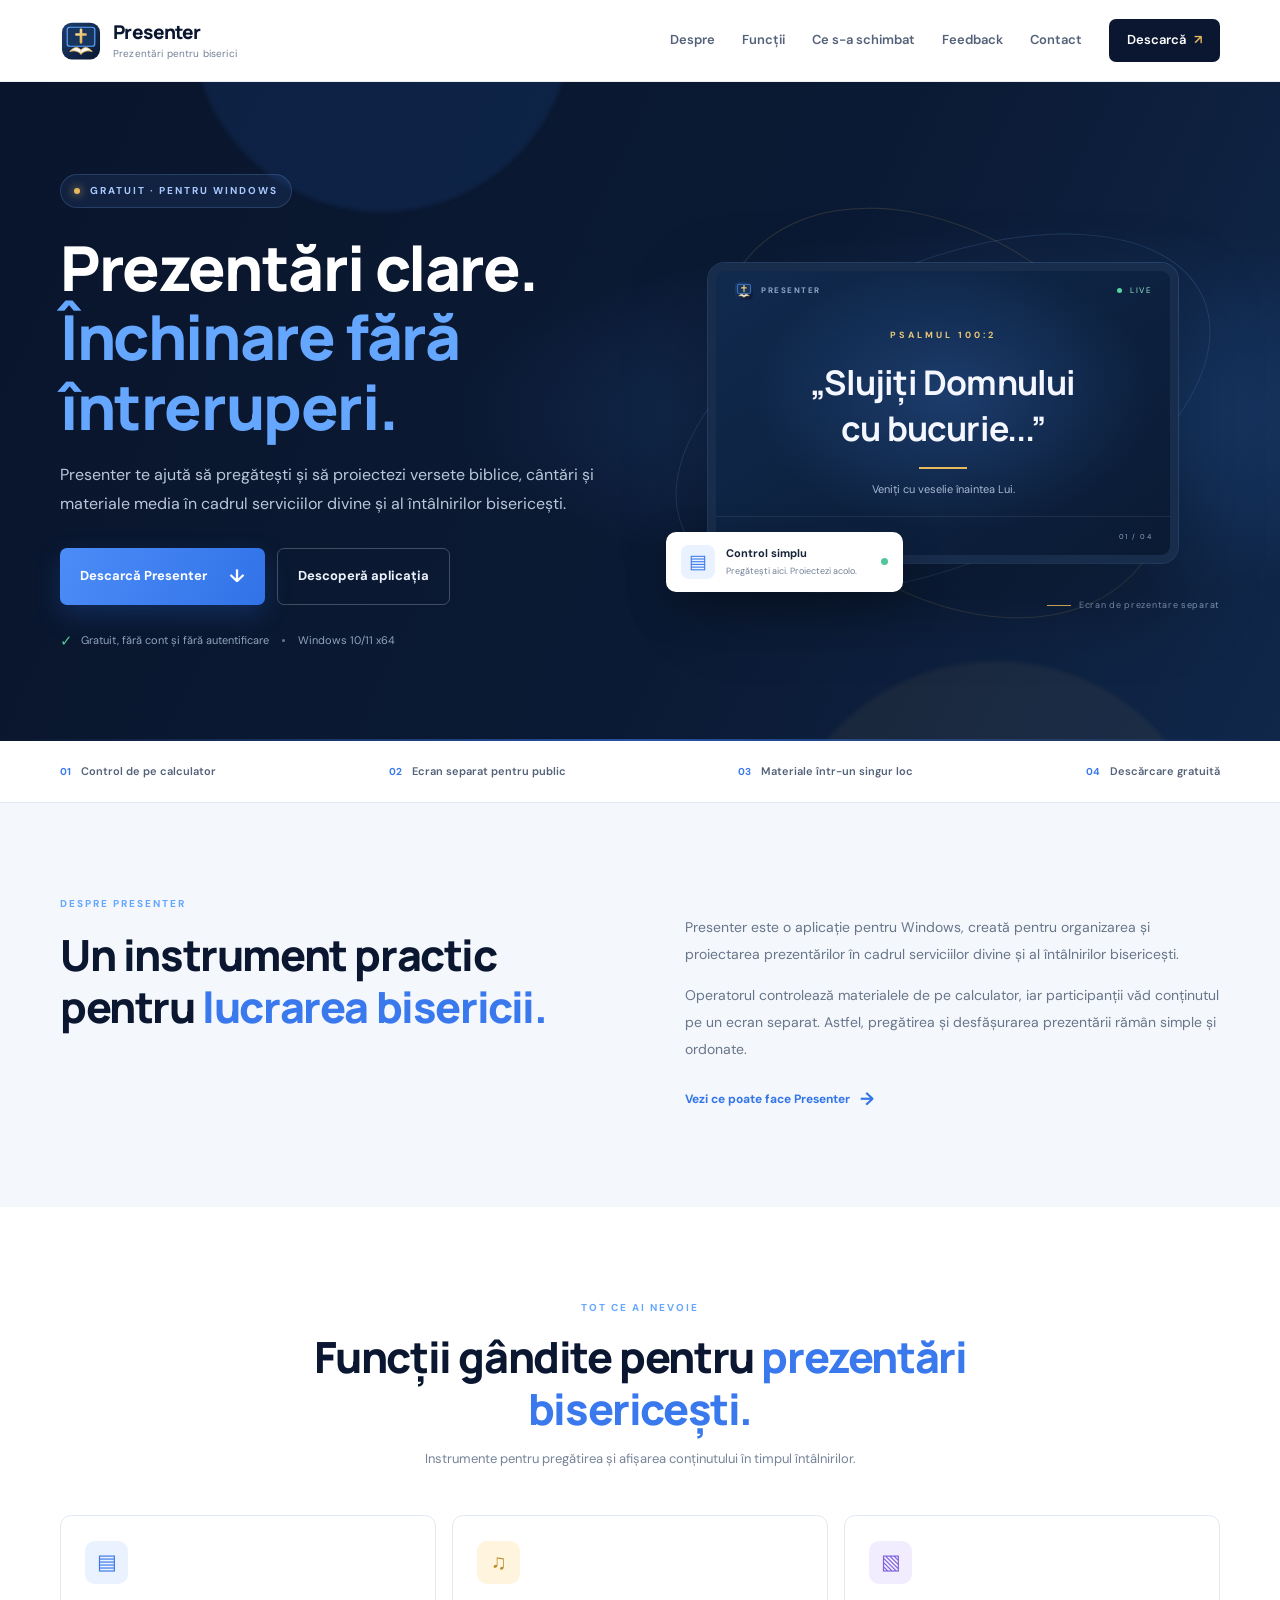
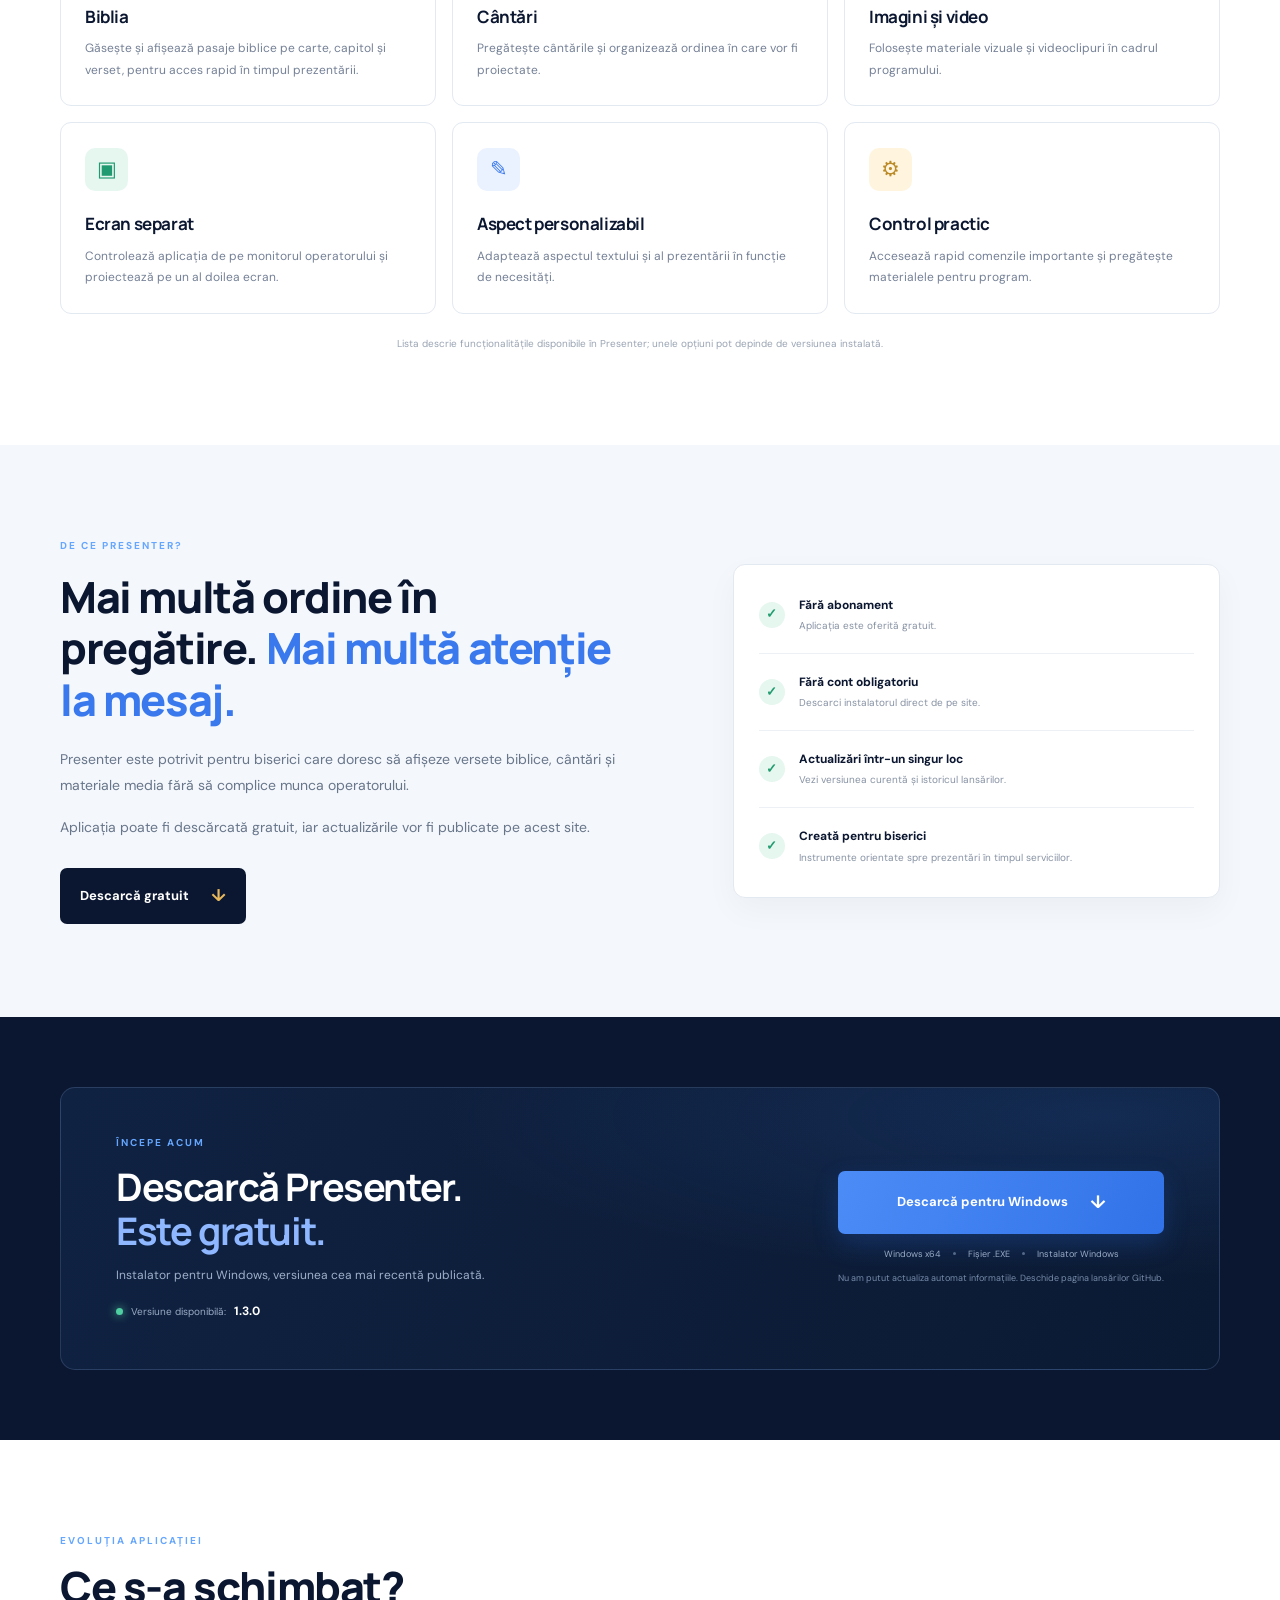
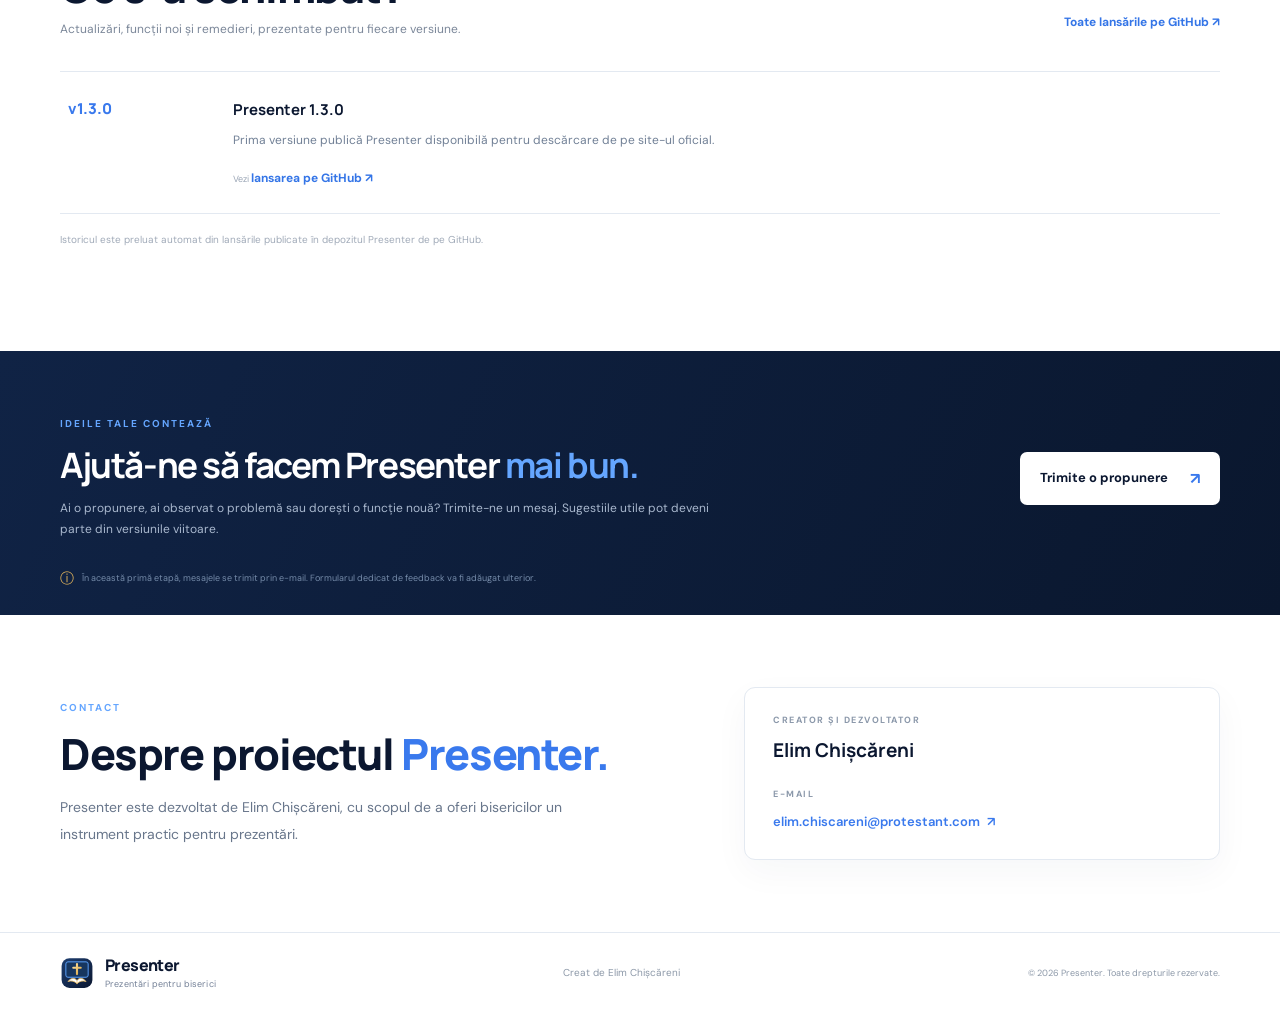
==== index.html @ a50dd9d0 "Adaugare prima versiune a site-ului Presenter" ====
<!doctype html>
<html lang="ro">
<head>
  <meta charset="utf-8">
  <meta name="viewport" content="width=device-width, initial-scale=1">
  <meta name="theme-color" content="#0b1730">
  <meta name="description" content="Presenter – aplicație gratuită pentru prezentări în biserici. Proiectează versete biblice, cântări, imagini și videoclipuri pe un ecran separat.">
  <title>Presenter — Prezentări pentru biserici</title>
  <link rel="icon" href="/logo.svg" type="image/svg+xml">
  <link rel="stylesheet" href="/styles.css">
</head>
<body>
  <header class="site-header">
    <div class="container nav-wrap">
      <a class="brand" href="#acasa" aria-label="Presenter — pagina principală">
        <img src="/logo.svg" alt="" width="42" height="42">
        <span><strong>Presenter</strong><small>Prezentări pentru biserici</small></span>
      </a>
      <button class="menu-toggle" id="menuToggle" aria-label="Deschide meniul" aria-expanded="false"><span></span><span></span><span></span></button>
      <nav class="main-nav" id="mainNav" aria-label="Navigare principală">
        <a href="#despre">Despre</a>
        <a href="#functii">Funcții</a>
        <a href="#actualizari">Ce s-a schimbat</a>
        <a href="#feedback">Feedback</a>
        <a href="#contact">Contact</a>
        <a class="nav-download" href="#descarca">Descarcă <span>↗</span></a>
      </nav>
    </div>
  </header>

  <main>
    <section class="hero" id="acasa">
      <div class="hero-glow hero-glow-one"></div><div class="hero-glow hero-glow-two"></div>
      <div class="container hero-grid">
        <div class="hero-copy">
          <div class="eyebrow"><span class="eyebrow-dot"></span> GRATUIT · PENTRU WINDOWS</div>
          <h1>Prezentări clare.<br><span>Închinare fără întreruperi.</span></h1>
          <p class="hero-lead">Presenter te ajută să pregătești și să proiectezi versete biblice, cântări și materiale media în cadrul serviciilor divine și al întâlnirilor bisericești.</p>
          <div class="hero-actions">
            <a class="button button-primary" href="#descarca">Descarcă Presenter <span>↓</span></a>
            <a class="button button-ghost" href="#despre">Descoperă aplicația</a>
          </div>
          <div class="hero-meta"><span class="meta-check">✓</span> Gratuit, fără cont și fără autentificare <i></i> Windows 10/11 x64</div>
        </div>
        <div class="hero-visual" aria-label="Ilustrație demonstrativă a unei prezentări">
          <div class="visual-orbit orbit-a"></div><div class="visual-orbit orbit-b"></div>
          <div class="presentation-screen">
            <div class="screen-top"><span class="screen-brand"><img src="/logo.svg" alt="" width="20" height="20"> PRESENTER</span><span class="screen-live"><b></b> LIVE</span></div>
            <div class="screen-content">
              <div class="screen-reference">PSALMUL 100:2</div>
              <div class="screen-verse">„Slujiți Domnului<br>cu bucurie...”</div>
              <div class="screen-rule"></div>
              <div class="screen-subtitle">Veniți cu veselie înaintea Lui.</div>
            </div>
            <div class="screen-bottom"><span>PREZENTARE</span><span>01 / 04</span></div>
          </div>
          <div class="operator-card"><div class="operator-icon">▤</div><div><strong>Control simplu</strong><small>Pregătești aici. Proiectezi acolo.</small></div><span class="operator-status"></span></div>
          <div class="visual-caption"><span class="caption-line"></span> Ecran de prezentare separat</div>
        </div>
      </div>
      <div class="hero-bottom-line"></div>
    </section>

    <section class="trust-strip">
      <div class="container trust-items"><span><b>01</b> Control de pe calculator</span><span><b>02</b> Ecran separat pentru public</span><span><b>03</b> Materiale într-un singur loc</span><span><b>04</b> Descărcare gratuită</span></div>
    </section>

    <section class="section section-light" id="despre">
      <div class="container two-column">
        <div>
          <div class="section-kicker">DESPRE PRESENTER</div>
          <h2>Un instrument practic pentru <span>lucrarea bisericii.</span></h2>
        </div>
        <div class="section-intro">
          <p>Presenter este o aplicație pentru Windows, creată pentru organizarea și proiectarea prezentărilor în cadrul serviciilor divine și al întâlnirilor bisericești.</p>
          <p>Operatorul controlează materialele de pe calculator, iar participanții văd conținutul pe un ecran separat. Astfel, pregătirea și desfășurarea prezentării rămân simple și ordonate.</p>
          <a class="text-link" href="#functii">Vezi ce poate face Presenter <span>→</span></a>
        </div>
      </div>
    </section>

    <section class="section features-section" id="functii">
      <div class="container">
        <div class="section-heading centered">
          <div class="section-kicker">TOT CE AI NEVOIE</div>
          <h2>Funcții gândite pentru <span>prezentări bisericești.</span></h2>
          <p>Instrumente pentru pregătirea și afișarea conținutului în timpul întâlnirilor.</p>
        </div>
        <div class="feature-grid">
          <article class="feature-card"><div class="feature-icon icon-blue">▤</div><h3>Biblia</h3><p>Găsește și afișează pasaje biblice pe carte, capitol și verset, pentru acces rapid în timpul prezentării.</p></article>
          <article class="feature-card"><div class="feature-icon icon-gold">♫</div><h3>Cântări</h3><p>Pregătește cântările și organizează ordinea în care vor fi proiectate.</p></article>
          <article class="feature-card"><div class="feature-icon icon-violet">▧</div><h3>Imagini și video</h3><p>Folosește materiale vizuale și videoclipuri în cadrul programului.</p></article>
          <article class="feature-card"><div class="feature-icon icon-green">▣</div><h3>Ecran separat</h3><p>Controlează aplicația de pe monitorul operatorului și proiectează pe un al doilea ecran.</p></article>
          <article class="feature-card"><div class="feature-icon icon-blue">✎</div><h3>Aspect personalizabil</h3><p>Adaptează aspectul textului și al prezentării în funcție de necesități.</p></article>
          <article class="feature-card"><div class="feature-icon icon-gold">⚙</div><h3>Control practic</h3><p>Accesează rapid comenzile importante și pregătește materialele pentru program.</p></article>
        </div>
        <p class="features-note">Lista descrie funcționalitățile disponibile în Presenter; unele opțiuni pot depinde de versiunea instalată.</p>
      </div>
    </section>

    <section class="section section-light why-section">
      <div class="container why-grid">
        <div class="why-copy"><div class="section-kicker">DE CE PRESENTER?</div><h2>Mai multă ordine în pregătire. <span>Mai multă atenție la mesaj.</span></h2><p>Presenter este potrivit pentru biserici care doresc să afișeze versete biblice, cântări și materiale media fără să complice munca operatorului.</p><p>Aplicația poate fi descărcată gratuit, iar actualizările vor fi publicate pe acest site.</p><a class="button button-dark" href="#descarca">Descarcă gratuit <span>↓</span></a></div>
        <div class="benefit-list"><div class="benefit-item"><span>✓</span><div><strong>Fără abonament</strong><small>Aplicația este oferită gratuit.</small></div></div><div class="benefit-item"><span>✓</span><div><strong>Fără cont obligatoriu</strong><small>Descarci instalatorul direct de pe site.</small></div></div><div class="benefit-item"><span>✓</span><div><strong>Actualizări într-un singur loc</strong><small>Vezi versiunea curentă și istoricul lansărilor.</small></div></div><div class="benefit-item"><span>✓</span><div><strong>Creată pentru biserici</strong><small>Instrumente orientate spre prezentări în timpul serviciilor.</small></div></div></div>
      </div>
    </section>

    <section class="download-section" id="descarca">
      <div class="container download-panel">
        <div class="download-copy"><div class="section-kicker">ÎNCEPE ACUM</div><h2>Descarcă Presenter.<br><span>Este gratuit.</span></h2><p>Instalator pentru Windows, versiunea cea mai recentă publicată.</p><div class="version-line"><span class="version-pulse"></span><span>Versiune disponibilă:</span><strong id="currentVersion">1.3.0</strong><span class="version-date" id="releaseDate"></span></div></div>
        <div class="download-action"><a class="button button-primary button-large" id="downloadButton" href="https://github.com/elimchiscareni/presenter-site/releases/latest" target="_blank" rel="noopener">Descarcă pentru Windows <span>↓</span></a><div class="download-details"><span>Windows x64</span><i></i><span>Fișier .EXE</span><i></i><span id="fileSize">Instalator</span></div><p id="downloadStatus" class="download-status">Se verifică ultima versiune publicată…</p></div>
      </div>
    </section>

    <section class="section updates-section" id="actualizari">
      <div class="container">
        <div class="updates-heading"><div><div class="section-kicker">EVOLUȚIA APLICAȚIEI</div><h2>Ce s-a schimbat?</h2><p>Actualizări, funcții noi și remedieri, prezentate pentru fiecare versiune.</p></div><a class="text-link" href="https://github.com/elimchiscareni/presenter-site/releases" target="_blank" rel="noopener">Toate lansările pe GitHub ↗</a></div>
        <div class="release-list" id="releaseList"><article class="release-card release-loading"><div class="release-version">v1.3.0</div><div class="release-content"><strong>Presenter 1.3.0</strong><p>Se încarcă istoricul versiunilor…</p></div></article></div>
        <p class="updates-footnote">Istoricul este preluat automat din lansările publicate în depozitul Presenter de pe GitHub.</p>
      </div>
    </section>

    <section class="feedback-section" id="feedback">
      <div class="container feedback-inner"><div><div class="section-kicker">IDEILE TALE CONTEAZĂ</div><h2>Ajută-ne să facem Presenter <span>mai bun.</span></h2><p>Ai o propunere, ai observat o problemă sau dorești o funcție nouă? Trimite-ne un mesaj. Sugestiile utile pot deveni parte din versiunile viitoare.</p></div><a class="button button-light" href="mailto:elim.chiscareni@protestant.com?subject=Feedback%20Presenter&body=Salut!%0A%0AVersiunea%20Presenter:%0A%0ATipul%20mesajului%20(propunere%2Fproblem%C4%83):%0A%0ADescriere:%0A">Trimite o propunere <span>↗</span></a></div>
      <div class="container feedback-note"><span>ⓘ</span> În această primă etapă, mesajele se trimit prin e-mail. Formularul dedicat de feedback va fi adăugat ulterior.</div>
    </section>

    <section class="section contact-section" id="contact">
      <div class="container contact-grid"><div><div class="section-kicker">CONTACT</div><h2>Despre proiectul <span>Presenter.</span></h2><p>Presenter este dezvoltat de Elim Chișcăreni, cu scopul de a oferi bisericilor un instrument practic pentru prezentări.</p></div><div class="contact-card"><div class="contact-label">CREATOR ȘI DEZVOLTATOR</div><strong>Elim Chișcăreni</strong><div class="contact-label contact-email-label">E-MAIL</div><a href="mailto:elim.chiscareni@protestant.com">elim.chiscareni@protestant.com <span>↗</span></a></div></div>
    </section>
  </main>

  <footer class="site-footer"><div class="container footer-inner"><a class="brand footer-brand" href="#acasa"><img src="/logo.svg" alt="" width="36" height="36"><span><strong>Presenter</strong><small>Prezentări pentru biserici</small></span></a><p>Creat de Elim Chișcăreni</p><span class="copyright">© <span id="year"></span> Presenter. Toate drepturile rezervate.</span></div></footer>
  <script src="/script.js" defer></script>
</body>
</html>
---- styles.css ----
@import url('https://fonts.googleapis.com/css2?family=DM+Sans:wght@400;500;600;700&family=Manrope:wght@400;500;600;700;800&display=swap');
:root{--navy:#0b1730;--navy2:#102344;--blue:#3979ed;--blue2:#65a6ff;--gold:#e8b85c;--ink:#17243a;--muted:#65738a;--pale:#f4f7fb;--line:#e3e9f1;--white:#fff;--green:#4fc39a}
*{box-sizing:border-box}html{scroll-behavior:smooth;scroll-padding-top:90px}body{margin:0;font-family:'DM Sans',Arial,sans-serif;color:var(--ink);background:#fff;line-height:1.6}a{color:inherit;text-decoration:none}.container{width:min(1160px,calc(100% - 48px));margin:0 auto}.site-header{height:82px;background:#fff;position:sticky;top:0;z-index:20;border-bottom:1px solid rgba(20,40,70,.08)}.nav-wrap{height:100%;display:flex;align-items:center;justify-content:space-between}.brand{display:flex;align-items:center;gap:11px}.brand img{display:block}.brand span{display:flex;flex-direction:column;line-height:1.2}.brand strong{font-family:Manrope,sans-serif;font-size:19px;font-weight:800;letter-spacing:-.6px;color:var(--navy)}.brand small{font-size:10px;color:#748197;letter-spacing:.15px;margin-top:4px}.main-nav{display:flex;align-items:center;gap:27px;font-size:13px;font-weight:600;color:#536179}.main-nav>a:not(.nav-download):hover,.text-link:hover{color:var(--blue)}.nav-download{background:var(--navy);color:#fff;padding:11px 18px;border-radius:7px}.nav-download span{color:var(--gold);padding-left:5px}.menu-toggle{display:none;background:none;border:0;padding:8px}.menu-toggle span{display:block;width:23px;height:2px;margin:5px;background:var(--navy)}
.hero{background:radial-gradient(ellipse at 82% 50%,#183968 0%,transparent 40%),linear-gradient(115deg,#09152c 0%,#0b1a34 58%,#10274a 100%);color:#fff;position:relative;overflow:hidden;padding:92px 0 88px}.hero-glow{position:absolute;border-radius:50%;filter:blur(2px);pointer-events:none}.hero-glow-one{width:380px;height:380px;background:rgba(47,112,220,.12);top:-250px;left:15%}.hero-glow-two{width:440px;height:440px;background:rgba(232,184,92,.06);bottom:-360px;right:5%}.hero-grid{position:relative;display:grid;grid-template-columns:1fr 1fr;align-items:center;gap:52px}.eyebrow,.section-kicker{font-size:10px;letter-spacing:2px;font-weight:700;color:var(--blue2)}.eyebrow{display:inline-flex;align-items:center;gap:10px;color:#a9c9ff;background:rgba(93,150,240,.1);border:1px solid rgba(128,174,246,.2);border-radius:99px;padding:8px 13px}.eyebrow-dot{width:6px;height:6px;border-radius:50%;background:var(--gold);box-shadow:0 0 10px var(--gold)}h1,h2,h3,p{margin-top:0}h1,h2,h3{font-family:Manrope,'DM Sans',sans-serif;letter-spacing:-1.4px}.hero h1{font-size:clamp(40px,5vw,62px);line-height:1.12;margin:25px 0 20px;font-weight:800}.hero h1 span,.section h2 span,.download-copy h2 span,.feedback-inner h2 span,.contact-grid h2 span{color:var(--blue2)}.hero-lead{max-width:555px;color:#bac7da;font-size:16px;line-height:1.8;margin-bottom:29px}.hero-actions{display:flex;gap:12px;flex-wrap:wrap}.button{display:inline-flex;align-items:center;justify-content:center;gap:22px;padding:14px 20px;border-radius:7px;font-size:13px;font-weight:700;transition:transform .2s,box-shadow .2s,background .2s}.button:hover{transform:translateY(-2px)}.button-primary{background:linear-gradient(115deg,#4c8cf7,#3172e8);color:#fff;box-shadow:0 10px 26px rgba(43,108,220,.24)}.button-primary span{font-size:18px}.button-ghost{border:1px solid rgba(255,255,255,.23);color:#eef4ff}.button-ghost:hover{background:rgba(255,255,255,.07)}.hero-meta{margin-top:24px;color:#91a4c0;font-size:11px;display:flex;align-items:center;gap:8px;flex-wrap:wrap}.meta-check{color:var(--green);font-size:15px}.hero-meta i,.download-details i{display:block;width:3px;height:3px;border-radius:50%;background:#647894;margin:0 5px}.hero-visual{position:relative;min-height:405px;display:flex;align-items:center;justify-content:center}.presentation-screen{width:min(100%,470px);height:300px;position:relative;z-index:2;border:8px solid #182c4b;border-radius:17px;background:linear-gradient(145deg,#102a4e,#0a1a33);box-shadow:0 35px 80px rgba(0,0,0,.34),0 0 0 1px rgba(117,166,235,.25);overflow:hidden}.presentation-screen:before{content:"";position:absolute;inset:0;background:radial-gradient(ellipse at 52% 44%,rgba(73,139,239,.25),transparent 60%)}.screen-top,.screen-bottom{height:39px;display:flex;align-items:center;justify-content:space-between;padding:0 18px;position:relative;z-index:1;color:#90a8ca;font-size:8px;letter-spacing:1.5px}.screen-brand{display:flex;align-items:center;gap:7px;font-weight:700}.screen-live{color:#9ce2c8}.screen-live b{display:inline-block;width:5px;height:5px;border-radius:50%;background:#54d3a3;margin-right:5px}.screen-content{position:relative;z-index:1;text-align:center;height:calc(100% - 78px);display:flex;align-items:center;justify-content:center;flex-direction:column;padding:12px}.screen-reference{font-size:9px;letter-spacing:3px;color:#ecc878;font-weight:700;margin-bottom:17px}.screen-verse{font-family:Manrope,serif;font-size:clamp(24px,3vw,34px);font-weight:700;line-height:1.36;color:#f4f7ff;letter-spacing:-.8px}.screen-rule{width:48px;height:2px;background:var(--gold);margin:16px 0 12px}.screen-subtitle{font-size:11px;color:#a7b9d4}.screen-bottom{border-top:1px solid rgba(255,255,255,.08);font-size:7px}.operator-card{position:absolute;z-index:3;bottom:24px;left:0;background:#fff;color:var(--ink);box-shadow:0 15px 40px rgba(0,0,0,.25);border-radius:10px;padding:13px 15px;display:flex;gap:11px;align-items:center}.operator-icon{width:34px;height:34px;background:#eaf1ff;color:#3979ed;border-radius:8px;display:grid;place-items:center;font-size:19px}.operator-card strong,.operator-card small{display:block}.operator-card strong{font-size:11px}.operator-card small{font-size:9px;color:#718097;margin-top:2px}.operator-status{width:7px;height:7px;border-radius:50%;background:#51c69a;margin-left:13px}.visual-orbit{position:absolute;border:1px solid rgba(120,171,245,.17);border-radius:50%;transform:rotate(-24deg)}.orbit-a{width:570px;height:300px}.orbit-b{width:500px;height:350px;transform:rotate(37deg);border-color:rgba(232,184,92,.15)}.visual-caption{position:absolute;right:0;bottom:3px;color:#8297b6;font-size:9px;letter-spacing:.7px;display:flex;align-items:center;gap:8px}.caption-line{height:1px;width:24px;background:var(--gold)}.hero-bottom-line{position:absolute;bottom:0;left:0;right:0;height:2px;background:linear-gradient(90deg,transparent,#3979ed 50%,transparent);opacity:.6}
.trust-strip{background:#fff;border-bottom:1px solid var(--line)}.trust-items{display:flex;justify-content:space-between;gap:15px;padding:22px 0;color:#536179;font-size:11px;font-weight:600}.trust-items b{color:#3979ed;font-size:10px;margin-right:7px}.section{padding:93px 0}.section-light{background:var(--pale)}.two-column{display:grid;grid-template-columns:1fr 1fr;gap:90px;align-items:start}.section h2,.updates-heading h2,.contact-grid h2{font-size:clamp(31px,3.5vw,43px);line-height:1.2;color:var(--navy);margin:17px 0 0;font-weight:800}.section h2 span,.contact-grid h2 span{color:#3979ed}.section-intro{padding-top:18px}.section-intro p,.why-copy p,.contact-grid p{font-size:14px;color:#68768b;line-height:1.9;margin-bottom:15px}.text-link{display:inline-flex;align-items:center;gap:10px;color:#3475e7;font-size:12px;font-weight:700;margin-top:8px}.text-link span{font-size:18px}.features-section{background:#fff}.section-heading{text-align:center;max-width:680px;margin:0 auto 45px}.section-heading h2{margin:15px 0}.section-heading>p{font-size:13px;color:#768398}.feature-grid{display:grid;grid-template-columns:repeat(3,1fr);gap:16px}.feature-card{border:1px solid var(--line);border-radius:11px;padding:25px 24px 24px;background:#fff;transition:transform .2s,box-shadow .2s,border-color .2s}.feature-card:hover{transform:translateY(-4px);box-shadow:0 15px 34px rgba(24,48,84,.08);border-color:#c8d8f1}.feature-icon{width:43px;height:43px;border-radius:10px;display:grid;place-items:center;font-size:21px;margin-bottom:19px}.icon-blue{color:#3979ed;background:#eaf1ff}.icon-gold{color:#bb8b29;background:#fff5df}.icon-violet{color:#8063db;background:#f1edff}.icon-green{color:#209a70;background:#e6f7f0}.feature-card h3{font-size:17px;letter-spacing:-.4px;color:var(--navy);margin-bottom:8px}.feature-card p{color:#758196;font-size:12px;line-height:1.8;margin:0}.features-note{text-align:center;color:#9aa4b3;font-size:10px;margin:22px 0 0}.why-grid{display:grid;grid-template-columns:1fr .85fr;gap:100px;align-items:center}.why-copy h2{margin-bottom:20px}.why-copy p{max-width:560px}.button-dark{background:var(--navy);color:#fff;margin-top:13px}.button-dark span{color:var(--gold);font-size:17px}.benefit-list{background:#fff;border:1px solid var(--line);border-radius:12px;padding:12px 25px;box-shadow:0 12px 32px rgba(20,45,80,.04)}.benefit-item{display:flex;align-items:center;gap:14px;padding:19px 0;border-bottom:1px solid #edf0f5}.benefit-item:last-child{border:0}.benefit-item>span{width:26px;height:26px;flex:0 0 26px;border-radius:50%;background:#e6f7ef;color:#229c70;display:grid;place-items:center;font-size:13px;font-weight:700}.benefit-item strong,.benefit-item small{display:block}.benefit-item strong{font-size:12px;color:var(--navy)}.benefit-item small{font-size:10px;color:#8792a3;margin-top:3px}
.download-section{padding:70px 0;background:#0b1730}.download-panel{border:1px solid rgba(145,180,234,.2);border-radius:15px;padding:47px 55px;display:flex;justify-content:space-between;align-items:center;gap:35px;background:radial-gradient(ellipse at 90% 10%,rgba(52,111,205,.19),transparent 45%),linear-gradient(120deg,#102242,#0b1a33)}.download-copy h2{font-size:38px;line-height:1.18;color:#fff;margin:13px 0}.download-copy h2 span{color:#8eb7ff}.download-copy>p{font-size:12px;color:#9eb0ca;margin-bottom:17px}.version-line{display:flex;align-items:center;gap:8px;color:#99abc4;font-size:10px}.version-line strong{color:#fff;font-size:12px}.version-pulse{width:7px;height:7px;background:#4fcea1;border-radius:50%;box-shadow:0 0 10px #4fcea1}.version-date{color:#7187a6;margin-left:5px}.download-action{text-align:center;min-width:275px}.button-large{padding:17px 23px;font-size:13px;width:100%}.download-details{display:flex;align-items:center;justify-content:center;gap:7px;color:#99abc4;font-size:9px;margin-top:13px}.download-details i{background:#536a89}.download-status{font-size:9px;color:#758ba9;margin:10px 0 0}.updates-section{background:#fff}.updates-heading{display:flex;align-items:end;justify-content:space-between;gap:20px;margin-bottom:32px}.updates-heading h2{margin:12px 0 8px}.updates-heading p{font-size:12px;color:#7b8799;margin:0}.updates-heading .text-link{margin-bottom:7px;white-space:nowrap}.release-list{border-top:1px solid var(--line)}.release-card{display:grid;grid-template-columns:140px 1fr;gap:25px;padding:25px 8px;border-bottom:1px solid var(--line)}.release-version{font-family:Manrope,sans-serif;color:#3979ed;font-size:15px;font-weight:800}.release-content strong{font-family:Manrope,sans-serif;font-size:15px;color:var(--navy)}.release-content p{font-size:12px;color:#718096;line-height:1.8;margin:7px 0 0;white-space:pre-line}.release-meta{font-size:9px;color:#9aa5b5;margin-top:9px}.release-badge{display:inline-block;font-size:8px;text-transform:uppercase;letter-spacing:1px;background:#e9f6f0;color:#27835f;border-radius:4px;padding:3px 6px;margin-left:8px;vertical-align:2px}.release-loading{opacity:.75}.updates-footnote{font-size:10px;color:#a0aab8;margin-top:18px}.feedback-section{background:linear-gradient(115deg,#102345,#0a172e);padding:65px 0 26px;color:#fff}.feedback-inner{display:flex;justify-content:space-between;align-items:center;gap:35px}.feedback-inner>div{max-width:700px}.feedback-inner h2{font-size:35px;line-height:1.2;margin:12px 0}.feedback-inner p{font-size:12px;color:#a9b8ce;line-height:1.8;margin:0;max-width:650px}.button-light{background:#fff;color:var(--navy);white-space:nowrap}.button-light span{color:#3979ed;font-size:16px}.feedback-note{color:#758ba9;font-size:9px;margin-top:26px;display:flex;gap:8px;align-items:center}.feedback-note span{color:var(--gold);font-size:14px}.contact-section{padding:72px 0}.contact-grid{display:grid;grid-template-columns:1fr .8fr;gap:90px;align-items:center}.contact-grid h2{margin:12px 0 15px}.contact-grid p{max-width:550px;margin:0}.contact-card{border:1px solid var(--line);border-radius:11px;padding:25px 28px;background:#fff;box-shadow:0 12px 35px rgba(22,45,75,.04)}.contact-label{font-size:9px;letter-spacing:1.5px;font-weight:700;color:#8b98aa;margin-bottom:7px}.contact-card>strong{display:block;color:var(--navy);font-family:Manrope,sans-serif;font-size:19px}.contact-email-label{margin-top:22px}.contact-card>a{color:#3979ed;font-size:13px;font-weight:600}.contact-card>a span{margin-left:4px}.site-footer{border-top:1px solid var(--line);padding:23px 0}.footer-inner{display:flex;align-items:center;justify-content:space-between;gap:15px}.footer-brand img{width:34px;height:34px}.footer-brand strong{font-size:16px}.footer-brand small{font-size:9px}.footer-inner>p,.copyright{font-size:10px;color:#8c98a8;margin:0}.copyright{font-size:9px}
@media(max-width:900px){.main-nav{gap:15px;font-size:11px}.hero-grid{gap:25px}.hero{padding:75px 0}.hero-visual{min-height:340px}.presentation-screen{height:265px}.two-column,.why-grid,.contact-grid{gap:45px}.download-panel{padding:38px}.trust-items{flex-wrap:wrap;justify-content:flex-start;column-gap:35px;row-gap:12px}}
@media(max-width:700px){.container{width:min(100% - 36px,540px)}.site-header{height:70px}.menu-toggle{display:block}.main-nav{display:none;position:absolute;top:69px;left:0;right:0;background:#fff;padding:15px 22px 22px;border-bottom:1px solid var(--line);box-shadow:0 15px 25px rgba(15,35,65,.08);align-items:stretch;gap:0}.main-nav.open{display:flex;flex-direction:column}.main-nav>a{padding:12px 5px}.main-nav .nav-download{text-align:center;margin-top:8px}.hero{padding:62px 0 55px}.hero-grid{grid-template-columns:1fr;gap:30px}.hero h1{font-size:43px}.hero-lead{font-size:14px}.hero-visual{min-height:305px;margin:0 -5px}.presentation-screen{width:92%;height:245px}.operator-card{left:0;bottom:12px}.visual-caption{right:0;bottom:-8px}.orbit-a{width:100%;height:260px}.orbit-b{width:90%;height:300px}.trust-items{display:grid;grid-template-columns:1fr 1fr;font-size:10px;padding:17px 0}.section{padding:65px 0}.two-column,.why-grid,.contact-grid{grid-template-columns:1fr;gap:20px}.section h2,.updates-heading h2,.contact-grid h2{font-size:32px}.section-intro{padding-top:0}.section-heading{margin-bottom:30px}.feature-grid{grid-template-columns:1fr 1fr;gap:10px}.feature-card{padding:18px 15px}.feature-card h3{font-size:15px}.feature-card p{font-size:11px}.feature-icon{width:37px;height:37px;margin-bottom:13px}.why-grid{gap:28px}.download-section{padding:45px 0}.download-panel{padding:27px 22px;display:block}.download-copy h2{font-size:34px}.download-action{margin-top:25px;min-width:0}.updates-heading{display:block}.updates-heading .text-link{margin-top:17px}.release-card{grid-template-columns:78px 1fr;gap:12px;padding:20px 0}.release-version{font-size:13px}.release-content strong{font-size:13px}.release-content p{font-size:11px}.feedback-section{padding:48px 0 23px}.feedback-inner{display:block}.feedback-inner h2{font-size:31px}.feedback-inner p{margin-bottom:22px}.button-light{width:100%}.contact-grid{gap:25px}.footer-inner{flex-wrap:wrap}.footer-inner>p{display:none}.copyright{width:100%;margin-left:45px;margin-top:-9px}}
@media(max-width:390px){.hero h1{font-size:37px}.feature-grid{grid-template-columns:1fr}.trust-items{grid-template-columns:1fr}.hero-meta{font-size:10px}.presentation-screen{height:225px}.screen-verse{font-size:25px}}
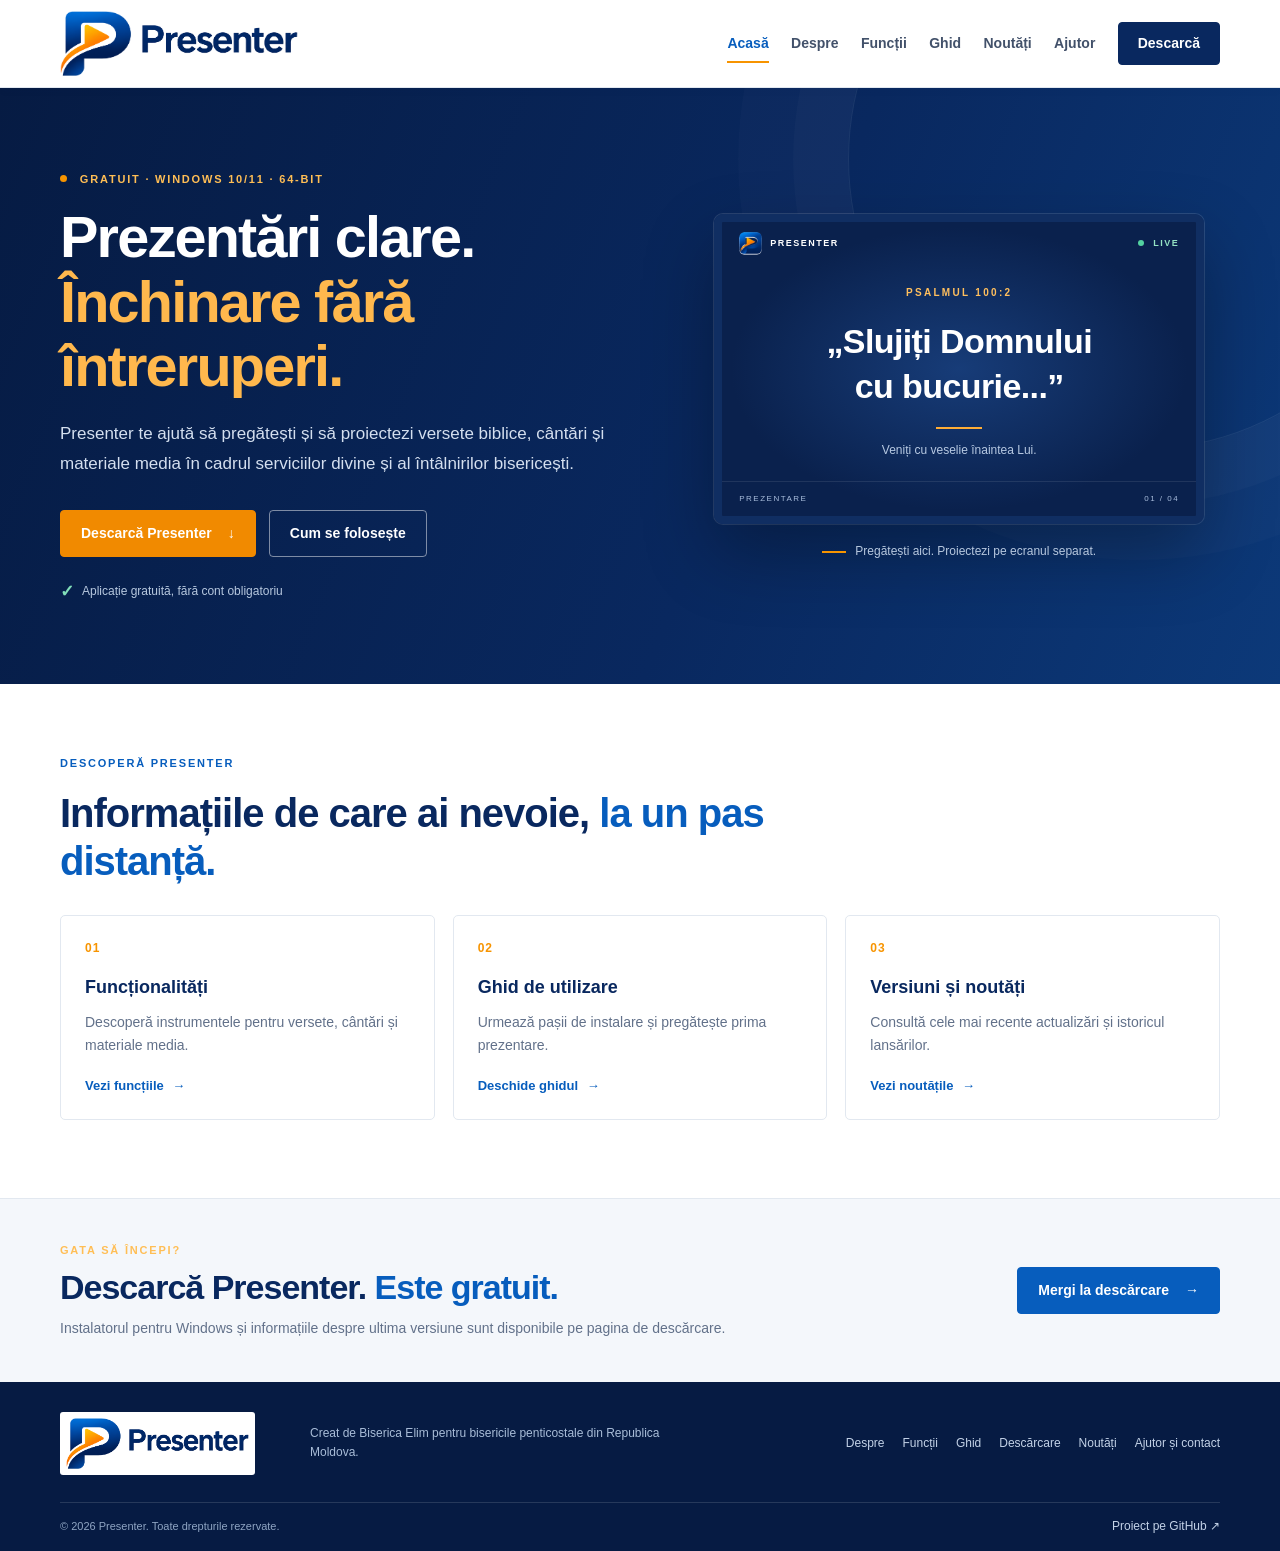
==== commit 41264cc9: "Presenter website redesign" ====
--- a/index.html
+++ b/index.html
@@ -3,134 +3,89 @@
 <head>
   <meta charset="utf-8">
   <meta name="viewport" content="width=device-width, initial-scale=1">
-  <meta name="theme-color" content="#0b1730">
-  <meta name="description" content="Presenter – aplicație gratuită pentru prezentări în biserici. Proiectează versete biblice, cântări, imagini și videoclipuri pe un ecran separat.">
-  <title>Presenter — Prezentări pentru biserici</title>
-  <link rel="icon" href="/logo.svg" type="image/svg+xml">
+  <meta name="theme-color" content="#09285f">
+  <meta name="description" content="Presenter este o aplicație gratuită pentru prezentări în biserici. Pregătește și proiectează versete biblice, cântări și materiale media pe un ecran separat.">
+  <title>Presenter – Prezentări pentru biserici</title>
+  <link rel="icon" href="/assets/presenter-icon.png" type="image/png">
+  <link rel="apple-touch-icon" href="/assets/presenter-icon.png">
   <link rel="stylesheet" href="/styles.css">
 </head>
 <body>
   <header class="site-header">
-    <div class="container nav-wrap">
-      <a class="brand" href="#acasa" aria-label="Presenter — pagina principală">
-        <img src="/logo.svg" alt="" width="42" height="42">
-        <span><strong>Presenter</strong><small>Prezentări pentru biserici</small></span>
-      </a>
-      <button class="menu-toggle" id="menuToggle" aria-label="Deschide meniul" aria-expanded="false"><span></span><span></span><span></span></button>
+    <div class="container header-inner">
+      <a class="brand" href="/index.html" aria-label="Presenter – Acasă"><img src="/assets/presenter-logo.png" alt="Presenter" width="250" height="69"></a>
+      <button class="menu-toggle" id="menuToggle" aria-label="Deschide meniul" aria-expanded="false" aria-controls="mainNav"><span></span><span></span><span></span></button>
       <nav class="main-nav" id="mainNav" aria-label="Navigare principală">
-        <a href="#despre">Despre</a>
-        <a href="#functii">Funcții</a>
-        <a href="#actualizari">Ce s-a schimbat</a>
-        <a href="#feedback">Feedback</a>
-        <a href="#contact">Contact</a>
-        <a class="nav-download" href="#descarca">Descarcă <span>↗</span></a>
+        <a class="active" href="/index.html" aria-current="page">Acasă</a>
+        <a href="/despre.html">Despre</a>
+        <a href="/functii.html">Funcții</a>
+        <a href="/ghid.html">Ghid</a>
+        <a href="/noutati.html">Noutăți</a>
+        <a href="/ajutor.html">Ajutor</a>
+        <a class="nav-cta" href="/descarcare.html">Descarcă</a>
       </nav>
     </div>
   </header>
 
   <main>
-    <section class="hero" id="acasa">
-      <div class="hero-glow hero-glow-one"></div><div class="hero-glow hero-glow-two"></div>
-      <div class="container hero-grid">
+    <section class="home-hero">
+      <div class="container hero-layout">
         <div class="hero-copy">
-          <div class="eyebrow"><span class="eyebrow-dot"></span> GRATUIT · PENTRU WINDOWS</div>
+          <p class="eyebrow"><span></span> GRATUIT · WINDOWS 10/11 · 64-BIT</p>
           <h1>Prezentări clare.<br><span>Închinare fără întreruperi.</span></h1>
-          <p class="hero-lead">Presenter te ajută să pregătești și să proiectezi versete biblice, cântări și materiale media în cadrul serviciilor divine și al întâlnirilor bisericești.</p>
+          <p class="hero-description">Presenter te ajută să pregătești și să proiectezi versete biblice, cântări și materiale media în cadrul serviciilor divine și al întâlnirilor bisericești.</p>
           <div class="hero-actions">
-            <a class="button button-primary" href="#descarca">Descarcă Presenter <span>↓</span></a>
-            <a class="button button-ghost" href="#despre">Descoperă aplicația</a>
+            <a class="button button-primary" href="/descarcare.html">Descarcă Presenter <span aria-hidden="true">↓</span></a>
+            <a class="button button-outline" href="/ghid.html">Cum se folosește</a>
           </div>
-          <div class="hero-meta"><span class="meta-check">✓</span> Gratuit, fără cont și fără autentificare <i></i> Windows 10/11 x64</div>
+          <p class="hero-note"><span aria-hidden="true">✓</span> Aplicație gratuită, fără cont obligatoriu</p>
         </div>
-        <div class="hero-visual" aria-label="Ilustrație demonstrativă a unei prezentări">
-          <div class="visual-orbit orbit-a"></div><div class="visual-orbit orbit-b"></div>
-          <div class="presentation-screen">
-            <div class="screen-top"><span class="screen-brand"><img src="/logo.svg" alt="" width="20" height="20"> PRESENTER</span><span class="screen-live"><b></b> LIVE</span></div>
-            <div class="screen-content">
-              <div class="screen-reference">PSALMUL 100:2</div>
-              <div class="screen-verse">„Slujiți Domnului<br>cu bucurie...”</div>
-              <div class="screen-rule"></div>
-              <div class="screen-subtitle">Veniți cu veselie înaintea Lui.</div>
+        <div class="hero-preview" aria-label="Exemplu ilustrativ al unui ecran de prezentare">
+          <div class="preview-window">
+            <div class="preview-top"><span class="preview-brand"><img src="/assets/presenter-icon.png" alt="" width="23" height="23"> PRESENTER</span><span class="live-indicator"><i></i> LIVE</span></div>
+            <div class="preview-content">
+              <span class="preview-reference">PSALMUL 100:2</span>
+              <strong>„Slujiți Domnului<br>cu bucurie...”</strong>
+              <span class="preview-divider"></span>
+              <small>Veniți cu veselie înaintea Lui.</small>
             </div>
-            <div class="screen-bottom"><span>PREZENTARE</span><span>01 / 04</span></div>
+            <div class="preview-bottom"><span>PREZENTARE</span><span>01 / 04</span></div>
           </div>
-          <div class="operator-card"><div class="operator-icon">▤</div><div><strong>Control simplu</strong><small>Pregătești aici. Proiectezi acolo.</small></div><span class="operator-status"></span></div>
-          <div class="visual-caption"><span class="caption-line"></span> Ecran de prezentare separat</div>
-        </div>
-      </div>
-      <div class="hero-bottom-line"></div>
-    </section>
-
-    <section class="trust-strip">
-      <div class="container trust-items"><span><b>01</b> Control de pe calculator</span><span><b>02</b> Ecran separat pentru public</span><span><b>03</b> Materiale într-un singur loc</span><span><b>04</b> Descărcare gratuită</span></div>
-    </section>
-
-    <section class="section section-light" id="despre">
-      <div class="container two-column">
-        <div>
-          <div class="section-kicker">DESPRE PRESENTER</div>
-          <h2>Un instrument practic pentru <span>lucrarea bisericii.</span></h2>
-        </div>
-        <div class="section-intro">
-          <p>Presenter este o aplicație pentru Windows, creată pentru organizarea și proiectarea prezentărilor în cadrul serviciilor divine și al întâlnirilor bisericești.</p>
-          <p>Operatorul controlează materialele de pe calculator, iar participanții văd conținutul pe un ecran separat. Astfel, pregătirea și desfășurarea prezentării rămân simple și ordonate.</p>
-          <a class="text-link" href="#functii">Vezi ce poate face Presenter <span>→</span></a>
+          <div class="preview-caption"><span></span> Pregătești aici. Proiectezi pe ecranul separat.</div>
         </div>
       </div>
     </section>
 
-    <section class="section features-section" id="functii">
+    <section class="quick-section">
       <div class="container">
-        <div class="section-heading centered">
-          <div class="section-kicker">TOT CE AI NEVOIE</div>
-          <h2>Funcții gândite pentru <span>prezentări bisericești.</span></h2>
-          <p>Instrumente pentru pregătirea și afișarea conținutului în timpul întâlnirilor.</p>
+        <div class="section-heading compact-heading">
+          <p class="eyebrow eyebrow-blue">DESCOPERĂ PRESENTER</p>
+          <h2>Informațiile de care ai nevoie, <span>la un pas distanță.</span></h2>
         </div>
-        <div class="feature-grid">
-          <article class="feature-card"><div class="feature-icon icon-blue">▤</div><h3>Biblia</h3><p>Găsește și afișează pasaje biblice pe carte, capitol și verset, pentru acces rapid în timpul prezentării.</p></article>
-          <article class="feature-card"><div class="feature-icon icon-gold">♫</div><h3>Cântări</h3><p>Pregătește cântările și organizează ordinea în care vor fi proiectate.</p></article>
-          <article class="feature-card"><div class="feature-icon icon-violet">▧</div><h3>Imagini și video</h3><p>Folosește materiale vizuale și videoclipuri în cadrul programului.</p></article>
-          <article class="feature-card"><div class="feature-icon icon-green">▣</div><h3>Ecran separat</h3><p>Controlează aplicația de pe monitorul operatorului și proiectează pe un al doilea ecran.</p></article>
-          <article class="feature-card"><div class="feature-icon icon-blue">✎</div><h3>Aspect personalizabil</h3><p>Adaptează aspectul textului și al prezentării în funcție de necesități.</p></article>
-          <article class="feature-card"><div class="feature-icon icon-gold">⚙</div><h3>Control practic</h3><p>Accesează rapid comenzile importante și pregătește materialele pentru program.</p></article>
+        <div class="quick-grid">
+          <a class="quick-card" href="/functii.html"><span class="quick-number">01</span><strong>Funcționalități</strong><p>Descoperă instrumentele pentru versete, cântări și materiale media.</p><span class="card-link">Vezi funcțiile <b>→</b></span></a>
+          <a class="quick-card" href="/ghid.html"><span class="quick-number">02</span><strong>Ghid de utilizare</strong><p>Urmează pașii de instalare și pregătește prima prezentare.</p><span class="card-link">Deschide ghidul <b>→</b></span></a>
+          <a class="quick-card" href="/noutati.html"><span class="quick-number">03</span><strong>Versiuni și noutăți</strong><p>Consultă cele mai recente actualizări și istoricul lansărilor.</p><span class="card-link">Vezi noutățile <b>→</b></span></a>
         </div>
-        <p class="features-note">Lista descrie funcționalitățile disponibile în Presenter; unele opțiuni pot depinde de versiunea instalată.</p>
       </div>
     </section>
 
-    <section class="section section-light why-section">
-      <div class="container why-grid">
-        <div class="why-copy"><div class="section-kicker">DE CE PRESENTER?</div><h2>Mai multă ordine în pregătire. <span>Mai multă atenție la mesaj.</span></h2><p>Presenter este potrivit pentru biserici care doresc să afișeze versete biblice, cântări și materiale media fără să complice munca operatorului.</p><p>Aplicația poate fi descărcată gratuit, iar actualizările vor fi publicate pe acest site.</p><a class="button button-dark" href="#descarca">Descarcă gratuit <span>↓</span></a></div>
-        <div class="benefit-list"><div class="benefit-item"><span>✓</span><div><strong>Fără abonament</strong><small>Aplicația este oferită gratuit.</small></div></div><div class="benefit-item"><span>✓</span><div><strong>Fără cont obligatoriu</strong><small>Descarci instalatorul direct de pe site.</small></div></div><div class="benefit-item"><span>✓</span><div><strong>Actualizări într-un singur loc</strong><small>Vezi versiunea curentă și istoricul lansărilor.</small></div></div><div class="benefit-item"><span>✓</span><div><strong>Creată pentru biserici</strong><small>Instrumente orientate spre prezentări în timpul serviciilor.</small></div></div></div>
+    <section class="home-download">
+      <div class="container home-download-inner">
+        <div><p class="eyebrow">GATA SĂ ÎNCEPI?</p><h2>Descarcă Presenter. <span>Este gratuit.</span></h2><p>Instalatorul pentru Windows și informațiile despre ultima versiune sunt disponibile pe pagina de descărcare.</p></div>
+        <a class="button button-primary" href="/descarcare.html">Mergi la descărcare <span aria-hidden="true">→</span></a>
       </div>
-    </section>
-
-    <section class="download-section" id="descarca">
-      <div class="container download-panel">
-        <div class="download-copy"><div class="section-kicker">ÎNCEPE ACUM</div><h2>Descarcă Presenter.<br><span>Este gratuit.</span></h2><p>Instalator pentru Windows, versiunea cea mai recentă publicată.</p><div class="version-line"><span class="version-pulse"></span><span>Versiune disponibilă:</span><strong id="currentVersion">1.3.0</strong><span class="version-date" id="releaseDate"></span></div></div>
-        <div class="download-action"><a class="button button-primary button-large" id="downloadButton" href="https://github.com/elimchiscareni/presenter-site/releases/latest" target="_blank" rel="noopener">Descarcă pentru Windows <span>↓</span></a><div class="download-details"><span>Windows x64</span><i></i><span>Fișier .EXE</span><i></i><span id="fileSize">Instalator</span></div><p id="downloadStatus" class="download-status">Se verifică ultima versiune publicată…</p></div>
-      </div>
-    </section>
-
-    <section class="section updates-section" id="actualizari">
-      <div class="container">
-        <div class="updates-heading"><div><div class="section-kicker">EVOLUȚIA APLICAȚIEI</div><h2>Ce s-a schimbat?</h2><p>Actualizări, funcții noi și remedieri, prezentate pentru fiecare versiune.</p></div><a class="text-link" href="https://github.com/elimchiscareni/presenter-site/releases" target="_blank" rel="noopener">Toate lansările pe GitHub ↗</a></div>
-        <div class="release-list" id="releaseList"><article class="release-card release-loading"><div class="release-version">v1.3.0</div><div class="release-content"><strong>Presenter 1.3.0</strong><p>Se încarcă istoricul versiunilor…</p></div></article></div>
-        <p class="updates-footnote">Istoricul este preluat automat din lansările publicate în depozitul Presenter de pe GitHub.</p>
-      </div>
-    </section>
-
-    <section class="feedback-section" id="feedback">
-      <div class="container feedback-inner"><div><div class="section-kicker">IDEILE TALE CONTEAZĂ</div><h2>Ajută-ne să facem Presenter <span>mai bun.</span></h2><p>Ai o propunere, ai observat o problemă sau dorești o funcție nouă? Trimite-ne un mesaj. Sugestiile utile pot deveni parte din versiunile viitoare.</p></div><a class="button button-light" href="mailto:elim.chiscareni@protestant.com?subject=Feedback%20Presenter&body=Salut!%0A%0AVersiunea%20Presenter:%0A%0ATipul%20mesajului%20(propunere%2Fproblem%C4%83):%0A%0ADescriere:%0A">Trimite o propunere <span>↗</span></a></div>
-      <div class="container feedback-note"><span>ⓘ</span> În această primă etapă, mesajele se trimit prin e-mail. Formularul dedicat de feedback va fi adăugat ulterior.</div>
-    </section>
-
-    <section class="section contact-section" id="contact">
-      <div class="container contact-grid"><div><div class="section-kicker">CONTACT</div><h2>Despre proiectul <span>Presenter.</span></h2><p>Presenter este dezvoltat de Elim Chișcăreni, cu scopul de a oferi bisericilor un instrument practic pentru prezentări.</p></div><div class="contact-card"><div class="contact-label">CREATOR ȘI DEZVOLTATOR</div><strong>Elim Chișcăreni</strong><div class="contact-label contact-email-label">E-MAIL</div><a href="mailto:elim.chiscareni@protestant.com">elim.chiscareni@protestant.com <span>↗</span></a></div></div>
     </section>
   </main>
 
-  <footer class="site-footer"><div class="container footer-inner"><a class="brand footer-brand" href="#acasa"><img src="/logo.svg" alt="" width="36" height="36"><span><strong>Presenter</strong><small>Prezentări pentru biserici</small></span></a><p>Creat de Elim Chișcăreni</p><span class="copyright">© <span id="year"></span> Presenter. Toate drepturile rezervate.</span></div></footer>
+  <footer class="site-footer">
+    <div class="container footer-main">
+      <a class="footer-brand" href="/index.html"><img src="/assets/presenter-logo.png" alt="Presenter" width="205" height="57"></a>
+      <p class="footer-mission">Creat de Biserica Elim pentru bisericile penticostale din Republica Moldova.</p>
+      <div class="footer-links"><a href="/despre.html">Despre</a><a href="/functii.html">Funcții</a><a href="/ghid.html">Ghid</a><a href="/descarcare.html">Descărcare</a><a href="/noutati.html">Noutăți</a><a href="/ajutor.html">Ajutor și contact</a></div>
+    </div>
+    <div class="container footer-bottom"><span>© <span data-year></span> Presenter. Toate drepturile rezervate.</span><a href="https://github.com/elimchiscareni/presenter-site" target="_blank" rel="noopener">Proiect pe GitHub ↗</a></div>
+  </footer>
   <script src="/script.js" defer></script>
 </body>
 </html>
--- a/styles.css
+++ b/styles.css
@@ -1,9 +1,260 @@
-@import url('https://fonts.googleapis.com/css2?family=DM+Sans:wght@400;500;600;700&family=Manrope:wght@400;500;600;700;800&display=swap');
-:root{--navy:#0b1730;--navy2:#102344;--blue:#3979ed;--blue2:#65a6ff;--gold:#e8b85c;--ink:#17243a;--muted:#65738a;--pale:#f4f7fb;--line:#e3e9f1;--white:#fff;--green:#4fc39a}
-*{box-sizing:border-box}html{scroll-behavior:smooth;scroll-padding-top:90px}body{margin:0;font-family:'DM Sans',Arial,sans-serif;color:var(--ink);background:#fff;line-height:1.6}a{color:inherit;text-decoration:none}.container{width:min(1160px,calc(100% - 48px));margin:0 auto}.site-header{height:82px;background:#fff;position:sticky;top:0;z-index:20;border-bottom:1px solid rgba(20,40,70,.08)}.nav-wrap{height:100%;display:flex;align-items:center;justify-content:space-between}.brand{display:flex;align-items:center;gap:11px}.brand img{display:block}.brand span{display:flex;flex-direction:column;line-height:1.2}.brand strong{font-family:Manrope,sans-serif;font-size:19px;font-weight:800;letter-spacing:-.6px;color:var(--navy)}.brand small{font-size:10px;color:#748197;letter-spacing:.15px;margin-top:4px}.main-nav{display:flex;align-items:center;gap:27px;font-size:13px;font-weight:600;color:#536179}.main-nav>a:not(.nav-download):hover,.text-link:hover{color:var(--blue)}.nav-download{background:var(--navy);color:#fff;padding:11px 18px;border-radius:7px}.nav-download span{color:var(--gold);padding-left:5px}.menu-toggle{display:none;background:none;border:0;padding:8px}.menu-toggle span{display:block;width:23px;height:2px;margin:5px;background:var(--navy)}
-.hero{background:radial-gradient(ellipse at 82% 50%,#183968 0%,transparent 40%),linear-gradient(115deg,#09152c 0%,#0b1a34 58%,#10274a 100%);color:#fff;position:relative;overflow:hidden;padding:92px 0 88px}.hero-glow{position:absolute;border-radius:50%;filter:blur(2px);pointer-events:none}.hero-glow-one{width:380px;height:380px;background:rgba(47,112,220,.12);top:-250px;left:15%}.hero-glow-two{width:440px;height:440px;background:rgba(232,184,92,.06);bottom:-360px;right:5%}.hero-grid{position:relative;display:grid;grid-template-columns:1fr 1fr;align-items:center;gap:52px}.eyebrow,.section-kicker{font-size:10px;letter-spacing:2px;font-weight:700;color:var(--blue2)}.eyebrow{display:inline-flex;align-items:center;gap:10px;color:#a9c9ff;background:rgba(93,150,240,.1);border:1px solid rgba(128,174,246,.2);border-radius:99px;padding:8px 13px}.eyebrow-dot{width:6px;height:6px;border-radius:50%;background:var(--gold);box-shadow:0 0 10px var(--gold)}h1,h2,h3,p{margin-top:0}h1,h2,h3{font-family:Manrope,'DM Sans',sans-serif;letter-spacing:-1.4px}.hero h1{font-size:clamp(40px,5vw,62px);line-height:1.12;margin:25px 0 20px;font-weight:800}.hero h1 span,.section h2 span,.download-copy h2 span,.feedback-inner h2 span,.contact-grid h2 span{color:var(--blue2)}.hero-lead{max-width:555px;color:#bac7da;font-size:16px;line-height:1.8;margin-bottom:29px}.hero-actions{display:flex;gap:12px;flex-wrap:wrap}.button{display:inline-flex;align-items:center;justify-content:center;gap:22px;padding:14px 20px;border-radius:7px;font-size:13px;font-weight:700;transition:transform .2s,box-shadow .2s,background .2s}.button:hover{transform:translateY(-2px)}.button-primary{background:linear-gradient(115deg,#4c8cf7,#3172e8);color:#fff;box-shadow:0 10px 26px rgba(43,108,220,.24)}.button-primary span{font-size:18px}.button-ghost{border:1px solid rgba(255,255,255,.23);color:#eef4ff}.button-ghost:hover{background:rgba(255,255,255,.07)}.hero-meta{margin-top:24px;color:#91a4c0;font-size:11px;display:flex;align-items:center;gap:8px;flex-wrap:wrap}.meta-check{color:var(--green);font-size:15px}.hero-meta i,.download-details i{display:block;width:3px;height:3px;border-radius:50%;background:#647894;margin:0 5px}.hero-visual{position:relative;min-height:405px;display:flex;align-items:center;justify-content:center}.presentation-screen{width:min(100%,470px);height:300px;position:relative;z-index:2;border:8px solid #182c4b;border-radius:17px;background:linear-gradient(145deg,#102a4e,#0a1a33);box-shadow:0 35px 80px rgba(0,0,0,.34),0 0 0 1px rgba(117,166,235,.25);overflow:hidden}.presentation-screen:before{content:"";position:absolute;inset:0;background:radial-gradient(ellipse at 52% 44%,rgba(73,139,239,.25),transparent 60%)}.screen-top,.screen-bottom{height:39px;display:flex;align-items:center;justify-content:space-between;padding:0 18px;position:relative;z-index:1;color:#90a8ca;font-size:8px;letter-spacing:1.5px}.screen-brand{display:flex;align-items:center;gap:7px;font-weight:700}.screen-live{color:#9ce2c8}.screen-live b{display:inline-block;width:5px;height:5px;border-radius:50%;background:#54d3a3;margin-right:5px}.screen-content{position:relative;z-index:1;text-align:center;height:calc(100% - 78px);display:flex;align-items:center;justify-content:center;flex-direction:column;padding:12px}.screen-reference{font-size:9px;letter-spacing:3px;color:#ecc878;font-weight:700;margin-bottom:17px}.screen-verse{font-family:Manrope,serif;font-size:clamp(24px,3vw,34px);font-weight:700;line-height:1.36;color:#f4f7ff;letter-spacing:-.8px}.screen-rule{width:48px;height:2px;background:var(--gold);margin:16px 0 12px}.screen-subtitle{font-size:11px;color:#a7b9d4}.screen-bottom{border-top:1px solid rgba(255,255,255,.08);font-size:7px}.operator-card{position:absolute;z-index:3;bottom:24px;left:0;background:#fff;color:var(--ink);box-shadow:0 15px 40px rgba(0,0,0,.25);border-radius:10px;padding:13px 15px;display:flex;gap:11px;align-items:center}.operator-icon{width:34px;height:34px;background:#eaf1ff;color:#3979ed;border-radius:8px;display:grid;place-items:center;font-size:19px}.operator-card strong,.operator-card small{display:block}.operator-card strong{font-size:11px}.operator-card small{font-size:9px;color:#718097;margin-top:2px}.operator-status{width:7px;height:7px;border-radius:50%;background:#51c69a;margin-left:13px}.visual-orbit{position:absolute;border:1px solid rgba(120,171,245,.17);border-radius:50%;transform:rotate(-24deg)}.orbit-a{width:570px;height:300px}.orbit-b{width:500px;height:350px;transform:rotate(37deg);border-color:rgba(232,184,92,.15)}.visual-caption{position:absolute;right:0;bottom:3px;color:#8297b6;font-size:9px;letter-spacing:.7px;display:flex;align-items:center;gap:8px}.caption-line{height:1px;width:24px;background:var(--gold)}.hero-bottom-line{position:absolute;bottom:0;left:0;right:0;height:2px;background:linear-gradient(90deg,transparent,#3979ed 50%,transparent);opacity:.6}
-.trust-strip{background:#fff;border-bottom:1px solid var(--line)}.trust-items{display:flex;justify-content:space-between;gap:15px;padding:22px 0;color:#536179;font-size:11px;font-weight:600}.trust-items b{color:#3979ed;font-size:10px;margin-right:7px}.section{padding:93px 0}.section-light{background:var(--pale)}.two-column{display:grid;grid-template-columns:1fr 1fr;gap:90px;align-items:start}.section h2,.updates-heading h2,.contact-grid h2{font-size:clamp(31px,3.5vw,43px);line-height:1.2;color:var(--navy);margin:17px 0 0;font-weight:800}.section h2 span,.contact-grid h2 span{color:#3979ed}.section-intro{padding-top:18px}.section-intro p,.why-copy p,.contact-grid p{font-size:14px;color:#68768b;line-height:1.9;margin-bottom:15px}.text-link{display:inline-flex;align-items:center;gap:10px;color:#3475e7;font-size:12px;font-weight:700;margin-top:8px}.text-link span{font-size:18px}.features-section{background:#fff}.section-heading{text-align:center;max-width:680px;margin:0 auto 45px}.section-heading h2{margin:15px 0}.section-heading>p{font-size:13px;color:#768398}.feature-grid{display:grid;grid-template-columns:repeat(3,1fr);gap:16px}.feature-card{border:1px solid var(--line);border-radius:11px;padding:25px 24px 24px;background:#fff;transition:transform .2s,box-shadow .2s,border-color .2s}.feature-card:hover{transform:translateY(-4px);box-shadow:0 15px 34px rgba(24,48,84,.08);border-color:#c8d8f1}.feature-icon{width:43px;height:43px;border-radius:10px;display:grid;place-items:center;font-size:21px;margin-bottom:19px}.icon-blue{color:#3979ed;background:#eaf1ff}.icon-gold{color:#bb8b29;background:#fff5df}.icon-violet{color:#8063db;background:#f1edff}.icon-green{color:#209a70;background:#e6f7f0}.feature-card h3{font-size:17px;letter-spacing:-.4px;color:var(--navy);margin-bottom:8px}.feature-card p{color:#758196;font-size:12px;line-height:1.8;margin:0}.features-note{text-align:center;color:#9aa4b3;font-size:10px;margin:22px 0 0}.why-grid{display:grid;grid-template-columns:1fr .85fr;gap:100px;align-items:center}.why-copy h2{margin-bottom:20px}.why-copy p{max-width:560px}.button-dark{background:var(--navy);color:#fff;margin-top:13px}.button-dark span{color:var(--gold);font-size:17px}.benefit-list{background:#fff;border:1px solid var(--line);border-radius:12px;padding:12px 25px;box-shadow:0 12px 32px rgba(20,45,80,.04)}.benefit-item{display:flex;align-items:center;gap:14px;padding:19px 0;border-bottom:1px solid #edf0f5}.benefit-item:last-child{border:0}.benefit-item>span{width:26px;height:26px;flex:0 0 26px;border-radius:50%;background:#e6f7ef;color:#229c70;display:grid;place-items:center;font-size:13px;font-weight:700}.benefit-item strong,.benefit-item small{display:block}.benefit-item strong{font-size:12px;color:var(--navy)}.benefit-item small{font-size:10px;color:#8792a3;margin-top:3px}
-.download-section{padding:70px 0;background:#0b1730}.download-panel{border:1px solid rgba(145,180,234,.2);border-radius:15px;padding:47px 55px;display:flex;justify-content:space-between;align-items:center;gap:35px;background:radial-gradient(ellipse at 90% 10%,rgba(52,111,205,.19),transparent 45%),linear-gradient(120deg,#102242,#0b1a33)}.download-copy h2{font-size:38px;line-height:1.18;color:#fff;margin:13px 0}.download-copy h2 span{color:#8eb7ff}.download-copy>p{font-size:12px;color:#9eb0ca;margin-bottom:17px}.version-line{display:flex;align-items:center;gap:8px;color:#99abc4;font-size:10px}.version-line strong{color:#fff;font-size:12px}.version-pulse{width:7px;height:7px;background:#4fcea1;border-radius:50%;box-shadow:0 0 10px #4fcea1}.version-date{color:#7187a6;margin-left:5px}.download-action{text-align:center;min-width:275px}.button-large{padding:17px 23px;font-size:13px;width:100%}.download-details{display:flex;align-items:center;justify-content:center;gap:7px;color:#99abc4;font-size:9px;margin-top:13px}.download-details i{background:#536a89}.download-status{font-size:9px;color:#758ba9;margin:10px 0 0}.updates-section{background:#fff}.updates-heading{display:flex;align-items:end;justify-content:space-between;gap:20px;margin-bottom:32px}.updates-heading h2{margin:12px 0 8px}.updates-heading p{font-size:12px;color:#7b8799;margin:0}.updates-heading .text-link{margin-bottom:7px;white-space:nowrap}.release-list{border-top:1px solid var(--line)}.release-card{display:grid;grid-template-columns:140px 1fr;gap:25px;padding:25px 8px;border-bottom:1px solid var(--line)}.release-version{font-family:Manrope,sans-serif;color:#3979ed;font-size:15px;font-weight:800}.release-content strong{font-family:Manrope,sans-serif;font-size:15px;color:var(--navy)}.release-content p{font-size:12px;color:#718096;line-height:1.8;margin:7px 0 0;white-space:pre-line}.release-meta{font-size:9px;color:#9aa5b5;margin-top:9px}.release-badge{display:inline-block;font-size:8px;text-transform:uppercase;letter-spacing:1px;background:#e9f6f0;color:#27835f;border-radius:4px;padding:3px 6px;margin-left:8px;vertical-align:2px}.release-loading{opacity:.75}.updates-footnote{font-size:10px;color:#a0aab8;margin-top:18px}.feedback-section{background:linear-gradient(115deg,#102345,#0a172e);padding:65px 0 26px;color:#fff}.feedback-inner{display:flex;justify-content:space-between;align-items:center;gap:35px}.feedback-inner>div{max-width:700px}.feedback-inner h2{font-size:35px;line-height:1.2;margin:12px 0}.feedback-inner p{font-size:12px;color:#a9b8ce;line-height:1.8;margin:0;max-width:650px}.button-light{background:#fff;color:var(--navy);white-space:nowrap}.button-light span{color:#3979ed;font-size:16px}.feedback-note{color:#758ba9;font-size:9px;margin-top:26px;display:flex;gap:8px;align-items:center}.feedback-note span{color:var(--gold);font-size:14px}.contact-section{padding:72px 0}.contact-grid{display:grid;grid-template-columns:1fr .8fr;gap:90px;align-items:center}.contact-grid h2{margin:12px 0 15px}.contact-grid p{max-width:550px;margin:0}.contact-card{border:1px solid var(--line);border-radius:11px;padding:25px 28px;background:#fff;box-shadow:0 12px 35px rgba(22,45,75,.04)}.contact-label{font-size:9px;letter-spacing:1.5px;font-weight:700;color:#8b98aa;margin-bottom:7px}.contact-card>strong{display:block;color:var(--navy);font-family:Manrope,sans-serif;font-size:19px}.contact-email-label{margin-top:22px}.contact-card>a{color:#3979ed;font-size:13px;font-weight:600}.contact-card>a span{margin-left:4px}.site-footer{border-top:1px solid var(--line);padding:23px 0}.footer-inner{display:flex;align-items:center;justify-content:space-between;gap:15px}.footer-brand img{width:34px;height:34px}.footer-brand strong{font-size:16px}.footer-brand small{font-size:9px}.footer-inner>p,.copyright{font-size:10px;color:#8c98a8;margin:0}.copyright{font-size:9px}
-@media(max-width:900px){.main-nav{gap:15px;font-size:11px}.hero-grid{gap:25px}.hero{padding:75px 0}.hero-visual{min-height:340px}.presentation-screen{height:265px}.two-column,.why-grid,.contact-grid{gap:45px}.download-panel{padding:38px}.trust-items{flex-wrap:wrap;justify-content:flex-start;column-gap:35px;row-gap:12px}}
-@media(max-width:700px){.container{width:min(100% - 36px,540px)}.site-header{height:70px}.menu-toggle{display:block}.main-nav{display:none;position:absolute;top:69px;left:0;right:0;background:#fff;padding:15px 22px 22px;border-bottom:1px solid var(--line);box-shadow:0 15px 25px rgba(15,35,65,.08);align-items:stretch;gap:0}.main-nav.open{display:flex;flex-direction:column}.main-nav>a{padding:12px 5px}.main-nav .nav-download{text-align:center;margin-top:8px}.hero{padding:62px 0 55px}.hero-grid{grid-template-columns:1fr;gap:30px}.hero h1{font-size:43px}.hero-lead{font-size:14px}.hero-visual{min-height:305px;margin:0 -5px}.presentation-screen{width:92%;height:245px}.operator-card{left:0;bottom:12px}.visual-caption{right:0;bottom:-8px}.orbit-a{width:100%;height:260px}.orbit-b{width:90%;height:300px}.trust-items{display:grid;grid-template-columns:1fr 1fr;font-size:10px;padding:17px 0}.section{padding:65px 0}.two-column,.why-grid,.contact-grid{grid-template-columns:1fr;gap:20px}.section h2,.updates-heading h2,.contact-grid h2{font-size:32px}.section-intro{padding-top:0}.section-heading{margin-bottom:30px}.feature-grid{grid-template-columns:1fr 1fr;gap:10px}.feature-card{padding:18px 15px}.feature-card h3{font-size:15px}.feature-card p{font-size:11px}.feature-icon{width:37px;height:37px;margin-bottom:13px}.why-grid{gap:28px}.download-section{padding:45px 0}.download-panel{padding:27px 22px;display:block}.download-copy h2{font-size:34px}.download-action{margin-top:25px;min-width:0}.updates-heading{display:block}.updates-heading .text-link{margin-top:17px}.release-card{grid-template-columns:78px 1fr;gap:12px;padding:20px 0}.release-version{font-size:13px}.release-content strong{font-size:13px}.release-content p{font-size:11px}.feedback-section{padding:48px 0 23px}.feedback-inner{display:block}.feedback-inner h2{font-size:31px}.feedback-inner p{margin-bottom:22px}.button-light{width:100%}.contact-grid{gap:25px}.footer-inner{flex-wrap:wrap}.footer-inner>p{display:none}.copyright{width:100%;margin-left:45px;margin-top:-9px}}
-@media(max-width:390px){.hero h1{font-size:37px}.feature-grid{grid-template-columns:1fr}.trust-items{grid-template-columns:1fr}.hero-meta{font-size:10px}.presentation-screen{height:225px}.screen-verse{font-size:25px}}
+:root {
+  --navy: #09285f;
+  --navy-deep: #061b43;
+  --blue: #075dbd;
+  --blue-bright: #1682e8;
+  --orange: #f79400;
+  --ink: #17243a;
+  --muted: #62718a;
+  --pale: #f4f7fb;
+  --line: #e2e8f0;
+  --white: #fff;
+  --green: #35a77d;
+  --content: 1160px;
+}
+* { box-sizing: border-box; }
+html { scroll-behavior: smooth; }
+body { margin: 0; color: var(--ink); background: #fff; font-family: "Segoe UI", Arial, sans-serif; line-height: 1.65; }
+a { color: inherit; text-decoration: none; }
+img { max-width: 100%; }
+.container { width: min(var(--content), calc(100% - 48px)); margin: 0 auto; }
+.site-header { position: sticky; top: 0; z-index: 50; height: 88px; background: rgba(255,255,255,.98); border-bottom: 1px solid var(--line); box-shadow: 0 2px 10px rgba(9,40,95,.035); }
+.header-inner { height: 100%; display: flex; align-items: center; justify-content: space-between; gap: 28px; }
+.brand { display: inline-flex; align-items: center; flex: 0 0 auto; }
+.brand img { display: block; width: 238px; height: auto; }
+.main-nav { display: flex; align-items: center; justify-content: flex-end; gap: clamp(13px, 1.75vw, 25px); color: #42516a; font-size: 14px; font-weight: 600; white-space: nowrap; }
+.main-nav a:not(.nav-cta) { position: relative; padding: 9px 0; transition: color .15s ease; }
+.main-nav a:not(.nav-cta):hover, .main-nav a.active:not(.nav-cta) { color: var(--blue); }
+.main-nav a.active:not(.nav-cta)::after { position: absolute; content: ""; left: 0; right: 0; bottom: 1px; height: 2px; background: var(--orange); }
+.nav-cta { display: inline-flex; align-items: center; justify-content: center; min-height: 43px; padding: 0 19px; color: #fff; background: var(--navy); border: 1px solid var(--navy); border-radius: 4px; font-weight: 700; transition: background .15s ease, border-color .15s ease; }
+.nav-cta:hover, .nav-cta.active { background: var(--blue); border-color: var(--blue); }
+.menu-toggle { display: none; width: 42px; height: 42px; padding: 8px; border: 1px solid var(--line); border-radius: 4px; background: #fff; cursor: pointer; }
+.menu-toggle span { display: block; width: 21px; height: 2px; margin: 5px auto; background: var(--navy); }
+
+.home-hero { position: relative; overflow: hidden; padding: 82px 0 78px; color: #fff; background: linear-gradient(112deg, #061b43 0%, #09285f 58%, #0c3979 100%); }
+.home-hero::after { position: absolute; content: ""; width: 580px; height: 580px; right: -150px; top: -220px; border: 1px solid rgba(255,255,255,.08); border-radius: 50%; box-shadow: 0 0 0 55px rgba(255,255,255,.018), 0 0 0 110px rgba(255,255,255,.015); pointer-events: none; }
+.hero-layout { position: relative; z-index: 1; display: grid; grid-template-columns: 1.05fr .95fr; align-items: center; gap: 62px; }
+.eyebrow { margin: 0 0 17px; color: #ffbe55; font-size: 11px; font-weight: 800; letter-spacing: 1.8px; }
+.eyebrow span { display: inline-block; width: 7px; height: 7px; margin: 0 8px 1px 0; border-radius: 50%; background: var(--orange); }
+.eyebrow-blue { color: var(--blue); }
+.hero-copy h1 { max-width: 680px; margin: 0 0 20px; font-size: clamp(38px, 4.5vw, 60px); line-height: 1.12; letter-spacing: -1.8px; font-weight: 750; }
+.hero-copy h1 span { color: #ffb84d; }
+.hero-description { max-width: 590px; margin: 0; color: #d4dfef; font-size: 17px; line-height: 1.8; }
+.hero-actions { display: flex; flex-wrap: wrap; align-items: center; gap: 13px; margin-top: 30px; }
+.button { display: inline-flex; align-items: center; justify-content: center; gap: 16px; min-height: 47px; padding: 0 20px; border: 1px solid transparent; border-radius: 4px; font-size: 14px; font-weight: 700; cursor: pointer; transition: background .16s ease, border-color .16s ease, transform .16s ease; }
+.button:hover { transform: translateY(-1px); }
+.button-primary { color: #fff; background: var(--blue); border-color: var(--blue); }
+.button-primary:hover { background: #064f9f; border-color: #064f9f; }
+.home-hero .button-primary { color: #fff; background: #f18a00; border-color: #f18a00; }
+.home-hero .button-primary:hover { background: #d97900; border-color: #d97900; }
+.button-outline { color: #fff; background: transparent; border-color: rgba(255,255,255,.48); }
+.button-outline:hover { background: rgba(255,255,255,.08); }
+.button-outline-dark { color: var(--navy); background: #fff; border-color: #bfcbdc; }
+.button-outline-dark:hover { border-color: var(--blue); color: var(--blue); }
+.hero-note { display: flex; align-items: center; gap: 8px; margin: 21px 0 0; color: #b7c8df; font-size: 12px; }
+.hero-note span { color: #82dfba; font-size: 17px; font-weight: 700; }
+.hero-preview { min-height: 365px; display: flex; flex-direction: column; align-items: center; justify-content: center; }
+.preview-window { width: min(100%, 490px); min-height: 300px; overflow: hidden; border: 8px solid #102e62; border-radius: 9px; background: radial-gradient(ellipse at center, #173c78 0%, #0a214d 68%); box-shadow: 0 30px 70px rgba(0,0,0,.3), 0 0 0 1px rgba(255,255,255,.13); }
+.preview-top, .preview-bottom { display: flex; align-items: center; justify-content: space-between; min-height: 43px; padding: 0 17px; color: #a9bddc; font-size: 9px; letter-spacing: 1.5px; }
+.preview-brand { display: inline-flex; align-items: center; gap: 8px; color: #fff; font-weight: 800; }
+.preview-brand img { border-radius: 5px; }
+.live-indicator { color: #95e3c4; font-weight: 700; }
+.live-indicator i { display: inline-block; width: 6px; height: 6px; margin-right: 5px; border-radius: 50%; background: #53d2a1; }
+.preview-content { min-height: 208px; display: flex; flex-direction: column; align-items: center; justify-content: center; padding: 20px; text-align: center; }
+.preview-reference { color: #ffbf5d; font-size: 10px; font-weight: 800; letter-spacing: 2.3px; }
+.preview-content strong { margin-top: 17px; color: #fff; font-size: clamp(24px, 3vw, 34px); line-height: 1.35; letter-spacing: -.6px; }
+.preview-divider { width: 46px; height: 2px; margin: 17px 0 12px; background: #ffad36; }
+.preview-content small { color: #b7c9e2; font-size: 12px; }
+.preview-bottom { min-height: 35px; border-top: 1px solid rgba(255,255,255,.09); font-size: 8px; }
+.preview-caption { display: flex; align-items: center; gap: 9px; margin-top: 18px; color: #b7c8df; font-size: 12px; }
+.preview-caption span { display: inline-block; width: 24px; height: 2px; background: var(--orange); }
+
+.quick-section { padding: 70px 0 78px; background: #fff; }
+.section-heading { max-width: 720px; }
+.compact-heading { margin-bottom: 30px; }
+.section-heading h2, .home-download h2, .page-heading h1, .content-section h2 { margin: 0; color: var(--navy); font-size: clamp(27px, 3.4vw, 40px); line-height: 1.2; letter-spacing: -1px; }
+.section-heading h2 span, .home-download h2 span, .page-heading h1 span { color: var(--blue); }
+.quick-grid { display: grid; grid-template-columns: repeat(3, 1fr); gap: 18px; }
+.quick-card { display: flex; flex-direction: column; min-height: 205px; padding: 23px 24px; border: 1px solid var(--line); border-radius: 5px; background: #fff; transition: border-color .16s ease, box-shadow .16s ease, transform .16s ease; }
+.quick-card:hover { border-color: #a8c6ea; box-shadow: 0 10px 30px rgba(9,40,95,.08); transform: translateY(-2px); }
+.quick-number { margin-bottom: 14px; color: var(--orange); font-size: 12px; font-weight: 800; letter-spacing: 1px; }
+.quick-card strong { color: var(--navy); font-size: 18px; }
+.quick-card p { margin: 8px 0 18px; color: var(--muted); font-size: 14px; }
+.card-link { margin-top: auto; color: var(--blue); font-size: 13px; font-weight: 700; }
+.card-link b { padding-left: 5px; }
+.home-download { padding: 42px 0; background: var(--pale); border-top: 1px solid var(--line); }
+.home-download-inner { display: flex; align-items: center; justify-content: space-between; gap: 35px; }
+.home-download .eyebrow { margin-bottom: 8px; }
+.home-download h2 { font-size: clamp(25px, 3vw, 34px); }
+.home-download p:last-child { margin: 9px 0 0; color: var(--muted); font-size: 14px; }
+
+.page-heading { padding: 68px 0 59px; background: #f4f7fb; border-bottom: 1px solid var(--line); }
+.page-heading .container { max-width: var(--content); }
+.page-heading h1 { max-width: 800px; font-size: clamp(34px, 4vw, 49px); }
+.page-heading p:last-child { max-width: 750px; margin: 16px 0 0; color: var(--muted); font-size: 17px; }
+.content-section { padding: 58px 0 75px; }
+.content-narrow { max-width: 850px; }
+.content-section h2 { margin: 34px 0 13px; font-size: 25px; }
+.content-section h2:first-child { margin-top: 0; }
+.content-section p { color: #53627a; font-size: 15px; line-height: 1.85; }
+.statement-card { display: flex; align-items: center; gap: 18px; margin: 32px 0; padding: 21px 24px; border-left: 3px solid var(--orange); background: #f5f8fc; }
+.statement-card img { flex: 0 0 auto; border-radius: 9px; }
+.statement-card strong { color: var(--navy); font-size: 16px; }
+.statement-card p { margin: 4px 0 0; font-size: 14px; }
+.inline-actions { display: flex; align-items: center; flex-wrap: wrap; gap: 20px; margin-top: 25px; }
+.text-link { color: var(--blue); font-size: 14px; font-weight: 700; }
+.text-link:hover { color: var(--navy); text-decoration: underline; }
+
+.feature-detail-grid { display: grid; grid-template-columns: repeat(3, 1fr); gap: 18px; }
+.feature-detail { min-height: 230px; padding: 24px; border: 1px solid var(--line); border-radius: 5px; background: #fff; }
+.feature-symbol { display: inline-grid; place-items: center; width: 39px; height: 39px; margin-bottom: 14px; border-radius: 4px; font-size: 13px; font-weight: 800; }
+.feature-symbol.blue { color: #075dbd; background: #eaf3ff; }
+.feature-symbol.orange { color: #c87500; background: #fff2df; }
+.feature-symbol.violet { color: #7255bc; background: #f1edff; }
+.feature-symbol.green { color: #18825e; background: #e6f7f0; }
+.feature-detail h2 { margin: 0 0 8px; font-size: 19px; }
+.feature-detail p { margin: 0; font-size: 14px; }
+.content-note { margin-top: 27px; padding: 14px 17px; border-left: 3px solid #9bb9dc; background: #f5f8fc; font-size: 13px !important; }
+.content-note a { color: var(--blue); font-weight: 700; }
+.callout-row { display: flex; align-items: center; justify-content: space-between; gap: 28px; margin-top: 38px; padding: 24px; background: var(--pale); border: 1px solid var(--line); }
+.callout-row strong { color: var(--navy); font-size: 18px; }
+.callout-row p { margin: 4px 0 0; font-size: 13px; }
+.callout-row .inline-actions { margin: 0; }
+
+.guide-steps { list-style: none; margin: 0; padding: 0; }
+.guide-steps li { display: grid; grid-template-columns: 48px 1fr; gap: 20px; padding: 0 0 29px; margin-bottom: 28px; border-bottom: 1px solid var(--line); }
+.guide-steps li:last-child { margin-bottom: 0; }
+.step-index { display: grid; place-items: center; width: 44px; height: 44px; border-radius: 50%; color: #fff; background: var(--navy); font-size: 17px; font-weight: 800; }
+.guide-steps h2 { margin: 0 0 7px; font-size: 21px; }
+.guide-steps p { margin: 0 0 8px; }
+kbd { display: inline-block; min-width: 28px; padding: 1px 6px; border: 1px solid #cbd5e1; border-bottom-width: 2px; border-radius: 4px; color: var(--navy); background: #fff; font-family: inherit; font-size: 12px; font-weight: 700; text-align: center; }
+.guide-help { margin-top: 36px; padding: 24px; background: #f4f7fb; border: 1px solid var(--line); }
+.guide-help strong { color: var(--navy); font-size: 18px; }
+.guide-help p { margin: 5px 0 16px; }
+.guide-help .button { min-height: 42px; }
+
+.download-page-layout { display: grid; grid-template-columns: minmax(0, 1.05fr) minmax(290px, .95fr); align-items: start; gap: 30px; }
+.download-box { padding: 30px; border: 1px solid var(--line); border-top: 4px solid var(--blue); border-radius: 5px; box-shadow: 0 12px 34px rgba(9,40,95,.06); }
+.download-box-top { display: flex; align-items: center; gap: 18px; margin-bottom: 24px; }
+.download-box-top img { border-radius: 12px; }
+.status-label { display: inline-flex; align-items: center; gap: 7px; color: var(--green); font-size: 10px; font-weight: 800; letter-spacing: 1.2px; }
+.status-label i { width: 7px; height: 7px; border-radius: 50%; background: var(--green); }
+.download-box h2 { margin: 3px 0 0; font-size: 31px; }
+.download-box-top p { margin: 0; font-size: 13px; }
+.button-download { width: 100%; min-height: 55px; font-size: 15px; }
+.download-meta { display: flex; justify-content: center; flex-wrap: wrap; gap: 13px; margin-top: 16px; color: var(--muted); font-size: 12px; }
+.download-status { margin: 12px 0 14px; color: var(--muted); font-size: 12px !important; text-align: center; }
+.download-box > .text-link { display: block; text-align: center; }
+.download-info { padding: 9px 0 0; }
+.download-info h2 { margin: 0 0 15px; font-size: 22px; }
+.download-info ul { margin: 0; padding-left: 20px; color: var(--muted); font-size: 14px; }
+.download-info li { margin-bottom: 10px; }
+.info-note { margin: 23px 0; padding: 17px; background: #f4f7fb; border-left: 3px solid var(--orange); }
+.info-note strong { color: var(--navy); font-size: 14px; }
+.info-note p { margin: 4px 0 0; font-size: 13px; }
+.light-band { background: var(--pale); border-top: 1px solid var(--line); }
+.updates-mini { display: flex; align-items: center; justify-content: space-between; gap: 25px; }
+.updates-mini h2 { margin: 0 0 6px; font-size: 25px; }
+.updates-mini p:last-child { margin: 0; font-size: 14px; }
+
+.release-page-container { max-width: 970px; }
+.release-intro { display: flex; align-items: flex-end; justify-content: space-between; gap: 24px; margin-bottom: 26px; }
+.release-intro h2 { margin: 6px 0 5px; }
+.release-intro p { margin: 0; }
+.release-list { display: grid; gap: 14px; }
+.release-card { display: grid; grid-template-columns: 125px 1fr; gap: 22px; padding: 22px 24px; border: 1px solid var(--line); border-radius: 5px; background: #fff; }
+.release-version { align-self: start; padding: 8px 10px; color: var(--navy); background: #eef4fc; border-radius: 4px; font-size: 14px; font-weight: 800; text-align: center; }
+.release-content strong { display: block; color: var(--navy); font-size: 17px; }
+.release-content p { margin: 8px 0 10px; font-size: 14px; white-space: pre-line; }
+.release-meta { margin-bottom: 9px; color: #8793a5; font-size: 12px; }
+.release-badge { display: inline-block; margin-left: 7px; padding: 3px 7px; border-radius: 3px; color: #146c4d; background: #e6f7ef; font-size: 10px; font-weight: 800; vertical-align: 2px; }
+.release-link { display: inline-block; margin-top: 1px; }
+
+.help-layout { display: grid; grid-template-columns: minmax(0, 1.2fr) minmax(280px, .8fr); align-items: start; gap: 44px; }
+.subsection-title { margin: 0 0 20px !important; }
+.faq-list { border-top: 1px solid var(--line); }
+.faq-list details { padding: 17px 0; border-bottom: 1px solid var(--line); }
+.faq-list summary { position: relative; padding-right: 25px; color: var(--navy); font-size: 15px; font-weight: 700; cursor: pointer; list-style: none; }
+.faq-list summary::-webkit-details-marker { display: none; }
+.faq-list summary::after { position: absolute; right: 3px; top: -2px; content: "+"; color: var(--blue); font-size: 22px; font-weight: 400; }
+.faq-list details[open] summary::after { content: "−"; }
+.faq-list details p { margin: 10px 0 0; font-size: 14px; }
+.faq-list details .text-link { display: inline-block; margin-top: 8px; }
+.contact-panel { padding: 27px; border: 1px solid var(--line); border-top: 4px solid var(--orange); background: #fbfcfe; }
+.contact-panel .eyebrow { margin-bottom: 8px; }
+.contact-panel h2 { margin: 0 0 10px; font-size: 25px; }
+.contact-panel > p:not(.eyebrow) { font-size: 14px; }
+.contact-button { width: 100%; margin: 8px 0 22px; }
+.contact-detail { display: flex; flex-direction: column; gap: 4px; padding: 13px 0; border-top: 1px solid var(--line); }
+.contact-detail span { color: #8692a4; font-size: 10px; font-weight: 800; letter-spacing: 1px; }
+.contact-detail a { color: var(--blue); font-size: 14px; font-weight: 700; overflow-wrap: anywhere; }
+
+.site-footer { color: #d8e3f4; background: #061b43; }
+.footer-main { display: grid; grid-template-columns: 220px minmax(220px, 1fr) auto; align-items: center; gap: 30px; padding-top: 30px; padding-bottom: 27px; }
+.footer-brand img { display: block; width: 195px; height: auto; padding: 6px; border-radius: 3px; background: #fff; }
+.footer-mission { max-width: 360px; margin: 0; color: #a9bdd8; font-size: 12px; }
+.footer-links { display: flex; flex-wrap: wrap; justify-content: flex-end; gap: 10px 18px; max-width: 420px; }
+.footer-links a, .footer-bottom a { color: #c3d2e7; font-size: 12px; }
+.footer-links a:hover, .footer-bottom a:hover { color: #fff; text-decoration: underline; }
+.footer-bottom { display: flex; align-items: center; justify-content: space-between; gap: 20px; padding-top: 14px; padding-bottom: 15px; border-top: 1px solid rgba(255,255,255,.13); color: #8fa5c3; font-size: 11px; }
+
+@media (max-width: 1100px) {
+  .brand img { width: 210px; }
+  .main-nav { gap: 14px; font-size: 13px; }
+  .nav-cta { padding: 0 14px; }
+  .hero-layout { gap: 36px; }
+}
+@media (max-width: 930px) {
+  .site-header { height: 78px; }
+  .brand img { width: 210px; }
+  .menu-toggle { display: block; }
+  .main-nav { position: absolute; top: 77px; left: 0; right: 0; display: none; align-items: stretch; gap: 0; padding: 9px 24px 18px; border-bottom: 1px solid var(--line); background: #fff; box-shadow: 0 14px 22px rgba(9,40,95,.09); white-space: normal; }
+  .main-nav.open { display: flex; flex-direction: column; }
+  .main-nav a:not(.nav-cta) { padding: 11px 0; border-bottom: 1px solid #edf1f6; }
+  .main-nav a.active:not(.nav-cta)::after { display: none; }
+  .nav-cta { align-self: flex-start; margin-top: 13px; }
+  .hero-layout { grid-template-columns: 1fr; gap: 30px; }
+  .hero-copy { max-width: 720px; }
+  .hero-preview { min-height: auto; }
+  .preview-window { max-width: 560px; }
+  .feature-detail-grid { grid-template-columns: repeat(2, 1fr); }
+  .footer-main { grid-template-columns: 210px 1fr; }
+  .footer-links { grid-column: 1 / -1; justify-content: flex-start; max-width: none; }
+}
+@media (max-width: 700px) {
+  .container { width: min(var(--content), calc(100% - 34px)); }
+  .home-hero { padding: 57px 0 54px; }
+  .hero-copy h1 { font-size: clamp(36px, 10vw, 49px); }
+  .hero-description { font-size: 15px; }
+  .hero-preview { margin-top: 3px; }
+  .preview-window { min-height: 270px; border-width: 6px; }
+  .preview-content { min-height: 180px; }
+  .preview-content strong { font-size: 27px; }
+  .quick-section { padding: 50px 0 55px; }
+  .quick-grid { grid-template-columns: 1fr; }
+  .quick-card { min-height: 170px; }
+  .home-download-inner { align-items: flex-start; flex-direction: column; }
+  .page-heading { padding: 47px 0 42px; }
+  .page-heading p:last-child { font-size: 15px; }
+  .content-section { padding: 40px 0 54px; }
+  .feature-detail-grid { grid-template-columns: 1fr; }
+  .feature-detail { min-height: unset; }
+  .callout-row, .updates-mini { align-items: flex-start; flex-direction: column; }
+  .callout-row .inline-actions { flex-direction: column; align-items: stretch; width: 100%; }
+  .callout-row .button { width: 100%; }
+  .guide-steps li { grid-template-columns: 38px 1fr; gap: 13px; }
+  .step-index { width: 36px; height: 36px; font-size: 15px; }
+  .guide-steps h2 { font-size: 19px; }
+  .download-page-layout, .help-layout { grid-template-columns: 1fr; gap: 30px; }
+  .download-box { padding: 22px; }
+  .release-intro { align-items: flex-start; flex-direction: column; }
+  .release-card { grid-template-columns: 1fr; gap: 12px; padding: 18px; }
+  .release-version { justify-self: start; min-width: 95px; }
+  .footer-main { grid-template-columns: 1fr; gap: 18px; }
+  .footer-links { grid-column: auto; justify-content: flex-start; gap: 9px 15px; }
+  .footer-bottom { align-items: flex-start; flex-direction: column; gap: 5px; }
+}
+@media (prefers-reduced-motion: reduce) {
+  html { scroll-behavior: auto; }
+  *, *::before, *::after { transition-duration: .01ms !important; animation-duration: .01ms !important; }
+}
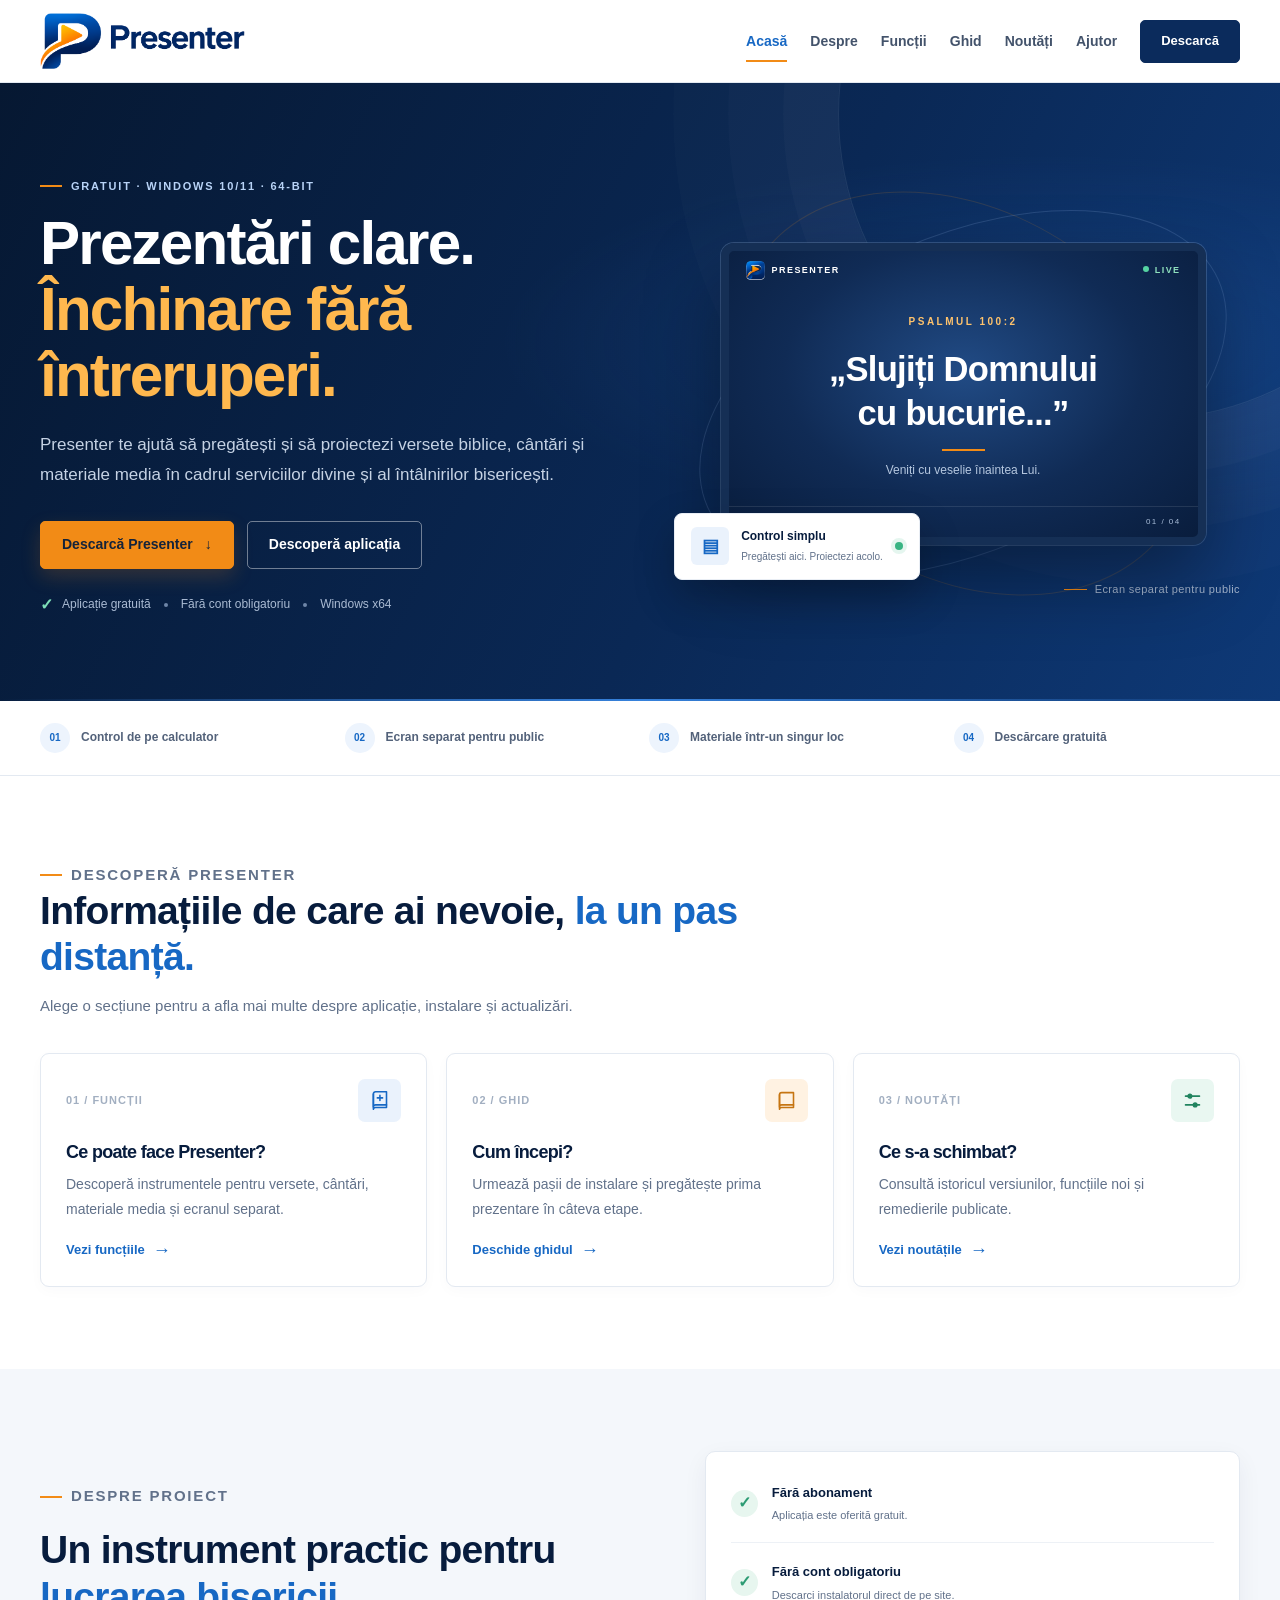
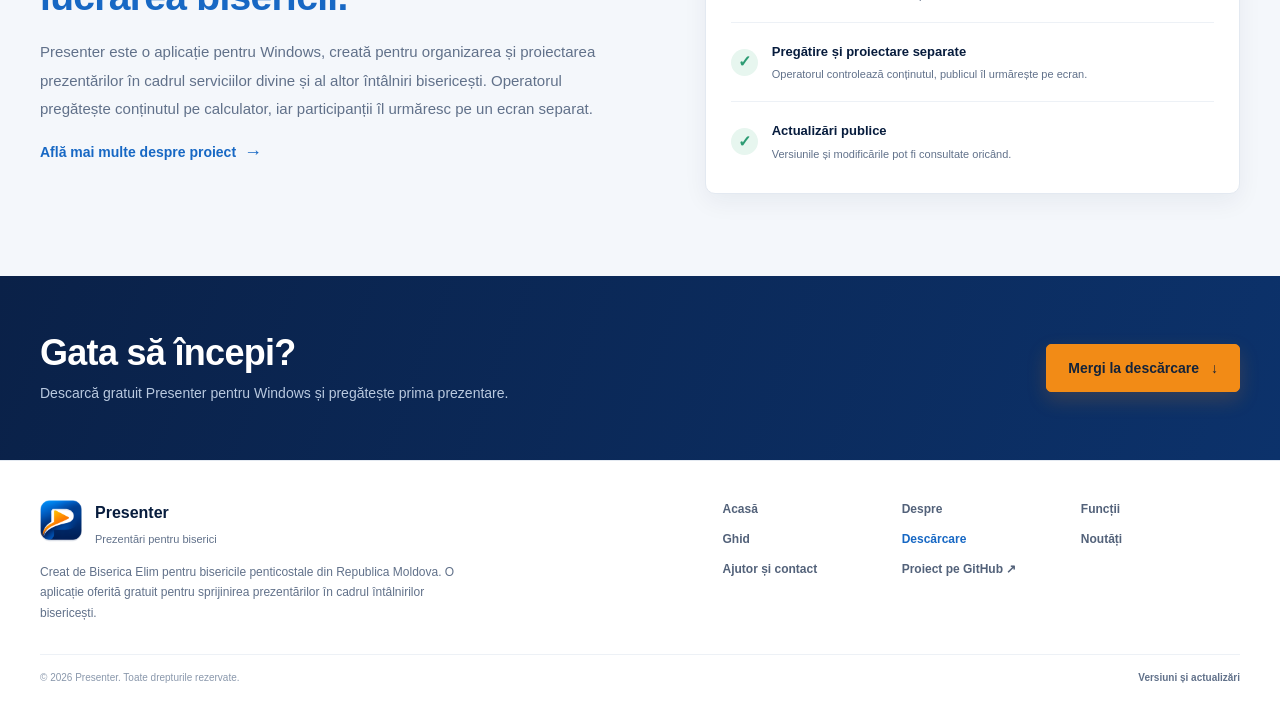
==== commit 60e4fc3a: "Presenter website – Design Revision 2" ====
--- a/index.html
+++ b/index.html
@@ -1,91 +1,36 @@
 <!doctype html>
-<html lang="ro">
-<head>
-  <meta charset="utf-8">
-  <meta name="viewport" content="width=device-width, initial-scale=1">
-  <meta name="theme-color" content="#09285f">
-  <meta name="description" content="Presenter este o aplicație gratuită pentru prezentări în biserici. Pregătește și proiectează versete biblice, cântări și materiale media pe un ecran separat.">
-  <title>Presenter – Prezentări pentru biserici</title>
-  <link rel="icon" href="/assets/presenter-icon.png" type="image/png">
-  <link rel="apple-touch-icon" href="/assets/presenter-icon.png">
-  <link rel="stylesheet" href="/styles.css">
-</head>
-<body>
-  <header class="site-header">
-    <div class="container header-inner">
-      <a class="brand" href="/index.html" aria-label="Presenter – Acasă"><img src="/assets/presenter-logo.png" alt="Presenter" width="250" height="69"></a>
-      <button class="menu-toggle" id="menuToggle" aria-label="Deschide meniul" aria-expanded="false" aria-controls="mainNav"><span></span><span></span><span></span></button>
-      <nav class="main-nav" id="mainNav" aria-label="Navigare principală">
-        <a class="active" href="/index.html" aria-current="page">Acasă</a>
-        <a href="/despre.html">Despre</a>
-        <a href="/functii.html">Funcții</a>
-        <a href="/ghid.html">Ghid</a>
-        <a href="/noutati.html">Noutăți</a>
-        <a href="/ajutor.html">Ajutor</a>
-        <a class="nav-cta" href="/descarcare.html">Descarcă</a>
-      </nav>
-    </div>
-  </header>
-
-  <main>
-    <section class="home-hero">
-      <div class="container hero-layout">
-        <div class="hero-copy">
-          <p class="eyebrow"><span></span> GRATUIT · WINDOWS 10/11 · 64-BIT</p>
-          <h1>Prezentări clare.<br><span>Închinare fără întreruperi.</span></h1>
-          <p class="hero-description">Presenter te ajută să pregătești și să proiectezi versete biblice, cântări și materiale media în cadrul serviciilor divine și al întâlnirilor bisericești.</p>
-          <div class="hero-actions">
-            <a class="button button-primary" href="/descarcare.html">Descarcă Presenter <span aria-hidden="true">↓</span></a>
-            <a class="button button-outline" href="/ghid.html">Cum se folosește</a>
-          </div>
-          <p class="hero-note"><span aria-hidden="true">✓</span> Aplicație gratuită, fără cont obligatoriu</p>
-        </div>
-        <div class="hero-preview" aria-label="Exemplu ilustrativ al unui ecran de prezentare">
-          <div class="preview-window">
-            <div class="preview-top"><span class="preview-brand"><img src="/assets/presenter-icon.png" alt="" width="23" height="23"> PRESENTER</span><span class="live-indicator"><i></i> LIVE</span></div>
-            <div class="preview-content">
-              <span class="preview-reference">PSALMUL 100:2</span>
-              <strong>„Slujiți Domnului<br>cu bucurie...”</strong>
-              <span class="preview-divider"></span>
-              <small>Veniți cu veselie înaintea Lui.</small>
-            </div>
-            <div class="preview-bottom"><span>PREZENTARE</span><span>01 / 04</span></div>
-          </div>
-          <div class="preview-caption"><span></span> Pregătești aici. Proiectezi pe ecranul separat.</div>
-        </div>
-      </div>
-    </section>
-
-    <section class="quick-section">
-      <div class="container">
-        <div class="section-heading compact-heading">
-          <p class="eyebrow eyebrow-blue">DESCOPERĂ PRESENTER</p>
-          <h2>Informațiile de care ai nevoie, <span>la un pas distanță.</span></h2>
-        </div>
-        <div class="quick-grid">
-          <a class="quick-card" href="/functii.html"><span class="quick-number">01</span><strong>Funcționalități</strong><p>Descoperă instrumentele pentru versete, cântări și materiale media.</p><span class="card-link">Vezi funcțiile <b>→</b></span></a>
-          <a class="quick-card" href="/ghid.html"><span class="quick-number">02</span><strong>Ghid de utilizare</strong><p>Urmează pașii de instalare și pregătește prima prezentare.</p><span class="card-link">Deschide ghidul <b>→</b></span></a>
-          <a class="quick-card" href="/noutati.html"><span class="quick-number">03</span><strong>Versiuni și noutăți</strong><p>Consultă cele mai recente actualizări și istoricul lansărilor.</p><span class="card-link">Vezi noutățile <b>→</b></span></a>
-        </div>
-      </div>
-    </section>
-
-    <section class="home-download">
-      <div class="container home-download-inner">
-        <div><p class="eyebrow">GATA SĂ ÎNCEPI?</p><h2>Descarcă Presenter. <span>Este gratuit.</span></h2><p>Instalatorul pentru Windows și informațiile despre ultima versiune sunt disponibile pe pagina de descărcare.</p></div>
-        <a class="button button-primary" href="/descarcare.html">Mergi la descărcare <span aria-hidden="true">→</span></a>
-      </div>
-    </section>
-  </main>
-
-  <footer class="site-footer">
-    <div class="container footer-main">
-      <a class="footer-brand" href="/index.html"><img src="/assets/presenter-logo.png" alt="Presenter" width="205" height="57"></a>
-      <p class="footer-mission">Creat de Biserica Elim pentru bisericile penticostale din Republica Moldova.</p>
-      <div class="footer-links"><a href="/despre.html">Despre</a><a href="/functii.html">Funcții</a><a href="/ghid.html">Ghid</a><a href="/descarcare.html">Descărcare</a><a href="/noutati.html">Noutăți</a><a href="/ajutor.html">Ajutor și contact</a></div>
-    </div>
-    <div class="container footer-bottom"><span>© <span data-year></span> Presenter. Toate drepturile rezervate.</span><a href="https://github.com/elimchiscareni/presenter-site" target="_blank" rel="noopener">Proiect pe GitHub ↗</a></div>
-  </footer>
-  <script src="/script.js" defer></script>
-</body>
-</html>
+<html lang="ro"><head>
+<meta charset="utf-8"><meta name="viewport" content="width=device-width, initial-scale=1">
+<meta name="theme-color" content="#071c3d"><meta name="description" content="Presenter este o aplicație gratuită pentru Windows, creată pentru pregătirea și proiectarea versetelor biblice, cântărilor și materialelor media pe un ecran separat.">
+<title>Presenter – Prezentări pentru biserici</title>
+<link rel="icon" href="/assets/presenter-icon.png" type="image/png"><link rel="apple-touch-icon" href="/assets/presenter-icon.png">
+<link rel="stylesheet" href="/styles.css"><script src="/script.js" defer></script>
+</head><body><a class="skip-link" href="#main">Sari la conținut</a>
+<header class="site-header"><div class="container header-inner">
+  <a class="brand" href="/index.html" aria-label="Presenter – pagina principală"><img src="/assets/presenter-logo.png" alt="Presenter – Prezentări pentru biserici" width="1326" height="366"></a>
+  <button class="menu-toggle" id="menuToggle" type="button" aria-label="Deschide meniul" aria-expanded="false" aria-controls="mainNav"><span></span><span></span><span></span></button>
+  <nav class="main-nav" id="mainNav" aria-label="Navigare principală"><a href="/index.html" aria-current="page">Acasă</a><a href="/despre.html">Despre</a><a href="/functii.html">Funcții</a><a href="/ghid.html">Ghid</a><a href="/noutati.html">Noutăți</a><a href="/ajutor.html">Ajutor</a><a class="nav-cta" href="/descarcare.html">Descarcă</a></nav>
+</div></header><main id="main"><section class="home-hero"><div class="container hero-grid"><div class="hero-copy">
+<p class="eyebrow">GRATUIT · WINDOWS 10/11 · 64-BIT</p>
+<h1>Prezentări clare.<br><span>Închinare fără întreruperi.</span></h1>
+<p class="hero-lead">Presenter te ajută să pregătești și să proiectezi versete biblice, cântări și materiale media în cadrul serviciilor divine și al întâlnirilor bisericești.</p>
+<div class="hero-actions"><a class="button button-orange" href="/descarcare.html">Descarcă Presenter <span aria-hidden="true">↓</span></a><a class="button button-outline-light" href="/despre.html">Descoperă aplicația</a></div>
+<div class="hero-meta"><span class="check">✓</span> Aplicație gratuită <span class="dot"></span> Fără cont obligatoriu <span class="dot"></span> Windows x64</div>
+</div><div class="hero-art" aria-label="Ilustrație demonstrativă a unui ecran de prezentare">
+<div class="art-orbit one"></div><div class="art-orbit two"></div>
+<div class="presentation-screen"><div class="screen-top"><span class="screen-brand"><img src="/assets/presenter-icon.png" alt=""> PRESENTER</span><span class="screen-live">LIVE</span></div><div class="screen-content"><div class="screen-reference">PSALMUL 100:2</div><div class="screen-verse">„Slujiți Domnului<br>cu bucurie...”</div><div class="screen-rule"></div><div class="screen-subtitle">Veniți cu veselie înaintea Lui.</div></div><div class="screen-bottom"><span>PREZENTARE</span><span>01 / 04</span></div></div>
+<div class="operator-card"><span class="operator-icon">▤</span><span><strong>Control simplu</strong><small>Pregătești aici. Proiectezi acolo.</small></span><i class="operator-state"></i></div><div class="art-caption">Ecran separat pentru public</div>
+</div></div></section>
+<section class="trust-strip"><div class="container trust-items"><div class="trust-item"><span class="trust-number">01</span> Control de pe calculator</div><div class="trust-item"><span class="trust-number">02</span> Ecran separat pentru public</div><div class="trust-item"><span class="trust-number">03</span> Materiale într-un singur loc</div><div class="trust-item"><span class="trust-number">04</span> Descărcare gratuită</div></div></section>
+<section class="section"><div class="container"><div class="section-heading"><p class="eyebrow">DESCOPERĂ PRESENTER</p><h2>Informațiile de care ai nevoie, <span style="color:var(--blue)">la un pas distanță.</span></h2><p>Alege o secțiune pentru a afla mai multe despre aplicație, instalare și actualizări.</p></div>
+<div class="quick-grid">
+<a class="quick-card" href="/functii.html"><div class="quick-top"><span class="quick-index">01 / FUNCȚII</span><span class="icon-box"><svg viewBox="0 0 24 24" aria-hidden="true"><path d="M5 4.5A2.5 2.5 0 0 1 7.5 2H20v18H7.5A2.5 2.5 0 0 0 5 22z"/><path d="M5 4.5v15A2.5 2.5 0 0 1 7.5 17H20M12.5 6v6m-3-3h6"/></svg></span></div><h3>Ce poate face Presenter?</h3><p>Descoperă instrumentele pentru versete, cântări, materiale media și ecranul separat.</p><span class="text-link">Vezi funcțiile <span class="arrow">→</span></span></a>
+<a class="quick-card" href="/ghid.html"><div class="quick-top"><span class="quick-index">02 / GHID</span><span class="icon-box orange"><svg viewBox="0 0 24 24" aria-hidden="true"><path d="M4 5.5A2.5 2.5 0 0 1 6.5 3H20v17H6.5A2.5 2.5 0 0 0 4 22z"/><path d="M4 5.5v14A2.5 2.5 0 0 1 6.5 17H20"/></svg></span></div><h3>Cum începi?</h3><p>Urmează pașii de instalare și pregătește prima prezentare în câteva etape.</p><span class="text-link">Deschide ghidul <span class="arrow">→</span></span></a>
+<a class="quick-card" href="/noutati.html"><div class="quick-top"><span class="quick-index">03 / NOUTĂȚI</span><span class="icon-box green"><svg viewBox="0 0 24 24" aria-hidden="true"><path d="M4 7h16M4 17h16"/><circle cx="9" cy="7" r="2" fill="currentColor"/><circle cx="15" cy="17" r="2" fill="currentColor"/></svg></span></div><h3>Ce s-a schimbat?</h3><p>Consultă istoricul versiunilor, funcțiile noi și remedierile publicate.</p><span class="text-link">Vezi noutățile <span class="arrow">→</span></span></a>
+</div></div></section>
+<section class="section section-soft"><div class="container home-purpose"><div class="purpose-copy"><p class="eyebrow">DESPRE PROIECT</p><h2>Un instrument practic pentru <span style="color:var(--blue)">lucrarea bisericii.</span></h2><p>Presenter este o aplicație pentru Windows, creată pentru organizarea și proiectarea prezentărilor în cadrul serviciilor divine și al altor întâlniri bisericești. Operatorul pregătește conținutul pe calculator, iar participanții îl urmăresc pe un ecran separat.</p><a class="text-link" href="/despre.html">Află mai multe despre proiect <span class="arrow">→</span></a></div><div class="purpose-list"><div class="purpose-item"><span class="purpose-check">✓</span><span><strong>Fără abonament</strong><small>Aplicația este oferită gratuit.</small></span></div><div class="purpose-item"><span class="purpose-check">✓</span><span><strong>Fără cont obligatoriu</strong><small>Descarci instalatorul direct de pe site.</small></span></div><div class="purpose-item"><span class="purpose-check">✓</span><span><strong>Pregătire și proiectare separate</strong><small>Operatorul controlează conținutul, publicul îl urmărește pe ecran.</small></span></div><div class="purpose-item"><span class="purpose-check">✓</span><span><strong>Actualizări publice</strong><small>Versiunile și modificările pot fi consultate oricând.</small></span></div></div></div></section>
+<section class="home-cta"><div class="container home-cta-inner"><div><h2>Gata să începi?</h2><p>Descarcă gratuit Presenter pentru Windows și pregătește prima prezentare.</p></div><a class="button button-orange" href="/descarcare.html">Mergi la descărcare <span aria-hidden="true">↓</span></a></div></section></main><footer class="site-footer"><div class="container footer-main">
+<div><a class="footer-brand" href="/index.html"><img src="/assets/presenter-icon.png" alt="" width="256" height="256"><span><strong>Presenter</strong><small>Prezentări pentru biserici</small></span></a>
+<p class="footer-credit">Creat de Biserica Elim pentru bisericile penticostale din Republica Moldova. O aplicație oferită gratuit pentru sprijinirea prezentărilor în cadrul întâlnirilor bisericești.</p></div>
+<nav class="footer-links" aria-label="Navigare în subsol"><a href="/index.html">Acasă</a><a href="/despre.html">Despre</a><a href="/functii.html">Funcții</a><a href="/ghid.html">Ghid</a><a href="/descarcare.html" class="footer-download">Descărcare</a><a href="/noutati.html">Noutăți</a><a href="/ajutor.html">Ajutor și contact</a><a href="https://github.com/elimchiscareni/presenter-site" target="_blank" rel="noopener">Proiect pe GitHub ↗</a></nav>
+</div><div class="container footer-bottom"><span>© <span data-year></span> Presenter. Toate drepturile rezervate.</span><a href="https://github.com/elimchiscareni/presenter-site/releases" target="_blank" rel="noopener">Versiuni și actualizări</a></div></footer></body></html>
--- a/styles.css
+++ b/styles.css
@@ -1,260 +1,243 @@
-:root {
-  --navy: #09285f;
-  --navy-deep: #061b43;
-  --blue: #075dbd;
-  --blue-bright: #1682e8;
-  --orange: #f79400;
-  --ink: #17243a;
-  --muted: #62718a;
-  --pale: #f4f7fb;
-  --line: #e2e8f0;
-  --white: #fff;
-  --green: #35a77d;
-  --content: 1160px;
+/* Presenter – site oficial | versiunea de previzualizare 3 */
+:root{
+  --navy:#071c3d;--navy-2:#0b2b5c;--blue:#1768c4;--blue-2:#3b8bea;--orange:#f28b16;
+  --ink:#14233a;--muted:#61718a;--muted-light:#8a98ac;--line:#e3e9f1;--paper:#f4f7fb;
+  --white:#fff;--green:#2c9b73;--content:1200px;--radius:12px;
+  --shadow:0 18px 48px rgba(8,31,67,.10);--shadow-soft:0 8px 24px rgba(8,31,67,.06)
 }
-* { box-sizing: border-box; }
-html { scroll-behavior: smooth; }
-body { margin: 0; color: var(--ink); background: #fff; font-family: "Segoe UI", Arial, sans-serif; line-height: 1.65; }
-a { color: inherit; text-decoration: none; }
-img { max-width: 100%; }
-.container { width: min(var(--content), calc(100% - 48px)); margin: 0 auto; }
-.site-header { position: sticky; top: 0; z-index: 50; height: 88px; background: rgba(255,255,255,.98); border-bottom: 1px solid var(--line); box-shadow: 0 2px 10px rgba(9,40,95,.035); }
-.header-inner { height: 100%; display: flex; align-items: center; justify-content: space-between; gap: 28px; }
-.brand { display: inline-flex; align-items: center; flex: 0 0 auto; }
-.brand img { display: block; width: 238px; height: auto; }
-.main-nav { display: flex; align-items: center; justify-content: flex-end; gap: clamp(13px, 1.75vw, 25px); color: #42516a; font-size: 14px; font-weight: 600; white-space: nowrap; }
-.main-nav a:not(.nav-cta) { position: relative; padding: 9px 0; transition: color .15s ease; }
-.main-nav a:not(.nav-cta):hover, .main-nav a.active:not(.nav-cta) { color: var(--blue); }
-.main-nav a.active:not(.nav-cta)::after { position: absolute; content: ""; left: 0; right: 0; bottom: 1px; height: 2px; background: var(--orange); }
-.nav-cta { display: inline-flex; align-items: center; justify-content: center; min-height: 43px; padding: 0 19px; color: #fff; background: var(--navy); border: 1px solid var(--navy); border-radius: 4px; font-weight: 700; transition: background .15s ease, border-color .15s ease; }
-.nav-cta:hover, .nav-cta.active { background: var(--blue); border-color: var(--blue); }
-.menu-toggle { display: none; width: 42px; height: 42px; padding: 8px; border: 1px solid var(--line); border-radius: 4px; background: #fff; cursor: pointer; }
-.menu-toggle span { display: block; width: 21px; height: 2px; margin: 5px auto; background: var(--navy); }
-
-.home-hero { position: relative; overflow: hidden; padding: 82px 0 78px; color: #fff; background: linear-gradient(112deg, #061b43 0%, #09285f 58%, #0c3979 100%); }
-.home-hero::after { position: absolute; content: ""; width: 580px; height: 580px; right: -150px; top: -220px; border: 1px solid rgba(255,255,255,.08); border-radius: 50%; box-shadow: 0 0 0 55px rgba(255,255,255,.018), 0 0 0 110px rgba(255,255,255,.015); pointer-events: none; }
-.hero-layout { position: relative; z-index: 1; display: grid; grid-template-columns: 1.05fr .95fr; align-items: center; gap: 62px; }
-.eyebrow { margin: 0 0 17px; color: #ffbe55; font-size: 11px; font-weight: 800; letter-spacing: 1.8px; }
-.eyebrow span { display: inline-block; width: 7px; height: 7px; margin: 0 8px 1px 0; border-radius: 50%; background: var(--orange); }
-.eyebrow-blue { color: var(--blue); }
-.hero-copy h1 { max-width: 680px; margin: 0 0 20px; font-size: clamp(38px, 4.5vw, 60px); line-height: 1.12; letter-spacing: -1.8px; font-weight: 750; }
-.hero-copy h1 span { color: #ffb84d; }
-.hero-description { max-width: 590px; margin: 0; color: #d4dfef; font-size: 17px; line-height: 1.8; }
-.hero-actions { display: flex; flex-wrap: wrap; align-items: center; gap: 13px; margin-top: 30px; }
-.button { display: inline-flex; align-items: center; justify-content: center; gap: 16px; min-height: 47px; padding: 0 20px; border: 1px solid transparent; border-radius: 4px; font-size: 14px; font-weight: 700; cursor: pointer; transition: background .16s ease, border-color .16s ease, transform .16s ease; }
-.button:hover { transform: translateY(-1px); }
-.button-primary { color: #fff; background: var(--blue); border-color: var(--blue); }
-.button-primary:hover { background: #064f9f; border-color: #064f9f; }
-.home-hero .button-primary { color: #fff; background: #f18a00; border-color: #f18a00; }
-.home-hero .button-primary:hover { background: #d97900; border-color: #d97900; }
-.button-outline { color: #fff; background: transparent; border-color: rgba(255,255,255,.48); }
-.button-outline:hover { background: rgba(255,255,255,.08); }
-.button-outline-dark { color: var(--navy); background: #fff; border-color: #bfcbdc; }
-.button-outline-dark:hover { border-color: var(--blue); color: var(--blue); }
-.hero-note { display: flex; align-items: center; gap: 8px; margin: 21px 0 0; color: #b7c8df; font-size: 12px; }
-.hero-note span { color: #82dfba; font-size: 17px; font-weight: 700; }
-.hero-preview { min-height: 365px; display: flex; flex-direction: column; align-items: center; justify-content: center; }
-.preview-window { width: min(100%, 490px); min-height: 300px; overflow: hidden; border: 8px solid #102e62; border-radius: 9px; background: radial-gradient(ellipse at center, #173c78 0%, #0a214d 68%); box-shadow: 0 30px 70px rgba(0,0,0,.3), 0 0 0 1px rgba(255,255,255,.13); }
-.preview-top, .preview-bottom { display: flex; align-items: center; justify-content: space-between; min-height: 43px; padding: 0 17px; color: #a9bddc; font-size: 9px; letter-spacing: 1.5px; }
-.preview-brand { display: inline-flex; align-items: center; gap: 8px; color: #fff; font-weight: 800; }
-.preview-brand img { border-radius: 5px; }
-.live-indicator { color: #95e3c4; font-weight: 700; }
-.live-indicator i { display: inline-block; width: 6px; height: 6px; margin-right: 5px; border-radius: 50%; background: #53d2a1; }
-.preview-content { min-height: 208px; display: flex; flex-direction: column; align-items: center; justify-content: center; padding: 20px; text-align: center; }
-.preview-reference { color: #ffbf5d; font-size: 10px; font-weight: 800; letter-spacing: 2.3px; }
-.preview-content strong { margin-top: 17px; color: #fff; font-size: clamp(24px, 3vw, 34px); line-height: 1.35; letter-spacing: -.6px; }
-.preview-divider { width: 46px; height: 2px; margin: 17px 0 12px; background: #ffad36; }
-.preview-content small { color: #b7c9e2; font-size: 12px; }
-.preview-bottom { min-height: 35px; border-top: 1px solid rgba(255,255,255,.09); font-size: 8px; }
-.preview-caption { display: flex; align-items: center; gap: 9px; margin-top: 18px; color: #b7c8df; font-size: 12px; }
-.preview-caption span { display: inline-block; width: 24px; height: 2px; background: var(--orange); }
-
-.quick-section { padding: 70px 0 78px; background: #fff; }
-.section-heading { max-width: 720px; }
-.compact-heading { margin-bottom: 30px; }
-.section-heading h2, .home-download h2, .page-heading h1, .content-section h2 { margin: 0; color: var(--navy); font-size: clamp(27px, 3.4vw, 40px); line-height: 1.2; letter-spacing: -1px; }
-.section-heading h2 span, .home-download h2 span, .page-heading h1 span { color: var(--blue); }
-.quick-grid { display: grid; grid-template-columns: repeat(3, 1fr); gap: 18px; }
-.quick-card { display: flex; flex-direction: column; min-height: 205px; padding: 23px 24px; border: 1px solid var(--line); border-radius: 5px; background: #fff; transition: border-color .16s ease, box-shadow .16s ease, transform .16s ease; }
-.quick-card:hover { border-color: #a8c6ea; box-shadow: 0 10px 30px rgba(9,40,95,.08); transform: translateY(-2px); }
-.quick-number { margin-bottom: 14px; color: var(--orange); font-size: 12px; font-weight: 800; letter-spacing: 1px; }
-.quick-card strong { color: var(--navy); font-size: 18px; }
-.quick-card p { margin: 8px 0 18px; color: var(--muted); font-size: 14px; }
-.card-link { margin-top: auto; color: var(--blue); font-size: 13px; font-weight: 700; }
-.card-link b { padding-left: 5px; }
-.home-download { padding: 42px 0; background: var(--pale); border-top: 1px solid var(--line); }
-.home-download-inner { display: flex; align-items: center; justify-content: space-between; gap: 35px; }
-.home-download .eyebrow { margin-bottom: 8px; }
-.home-download h2 { font-size: clamp(25px, 3vw, 34px); }
-.home-download p:last-child { margin: 9px 0 0; color: var(--muted); font-size: 14px; }
-
-.page-heading { padding: 68px 0 59px; background: #f4f7fb; border-bottom: 1px solid var(--line); }
-.page-heading .container { max-width: var(--content); }
-.page-heading h1 { max-width: 800px; font-size: clamp(34px, 4vw, 49px); }
-.page-heading p:last-child { max-width: 750px; margin: 16px 0 0; color: var(--muted); font-size: 17px; }
-.content-section { padding: 58px 0 75px; }
-.content-narrow { max-width: 850px; }
-.content-section h2 { margin: 34px 0 13px; font-size: 25px; }
-.content-section h2:first-child { margin-top: 0; }
-.content-section p { color: #53627a; font-size: 15px; line-height: 1.85; }
-.statement-card { display: flex; align-items: center; gap: 18px; margin: 32px 0; padding: 21px 24px; border-left: 3px solid var(--orange); background: #f5f8fc; }
-.statement-card img { flex: 0 0 auto; border-radius: 9px; }
-.statement-card strong { color: var(--navy); font-size: 16px; }
-.statement-card p { margin: 4px 0 0; font-size: 14px; }
-.inline-actions { display: flex; align-items: center; flex-wrap: wrap; gap: 20px; margin-top: 25px; }
-.text-link { color: var(--blue); font-size: 14px; font-weight: 700; }
-.text-link:hover { color: var(--navy); text-decoration: underline; }
-
-.feature-detail-grid { display: grid; grid-template-columns: repeat(3, 1fr); gap: 18px; }
-.feature-detail { min-height: 230px; padding: 24px; border: 1px solid var(--line); border-radius: 5px; background: #fff; }
-.feature-symbol { display: inline-grid; place-items: center; width: 39px; height: 39px; margin-bottom: 14px; border-radius: 4px; font-size: 13px; font-weight: 800; }
-.feature-symbol.blue { color: #075dbd; background: #eaf3ff; }
-.feature-symbol.orange { color: #c87500; background: #fff2df; }
-.feature-symbol.violet { color: #7255bc; background: #f1edff; }
-.feature-symbol.green { color: #18825e; background: #e6f7f0; }
-.feature-detail h2 { margin: 0 0 8px; font-size: 19px; }
-.feature-detail p { margin: 0; font-size: 14px; }
-.content-note { margin-top: 27px; padding: 14px 17px; border-left: 3px solid #9bb9dc; background: #f5f8fc; font-size: 13px !important; }
-.content-note a { color: var(--blue); font-weight: 700; }
-.callout-row { display: flex; align-items: center; justify-content: space-between; gap: 28px; margin-top: 38px; padding: 24px; background: var(--pale); border: 1px solid var(--line); }
-.callout-row strong { color: var(--navy); font-size: 18px; }
-.callout-row p { margin: 4px 0 0; font-size: 13px; }
-.callout-row .inline-actions { margin: 0; }
-
-.guide-steps { list-style: none; margin: 0; padding: 0; }
-.guide-steps li { display: grid; grid-template-columns: 48px 1fr; gap: 20px; padding: 0 0 29px; margin-bottom: 28px; border-bottom: 1px solid var(--line); }
-.guide-steps li:last-child { margin-bottom: 0; }
-.step-index { display: grid; place-items: center; width: 44px; height: 44px; border-radius: 50%; color: #fff; background: var(--navy); font-size: 17px; font-weight: 800; }
-.guide-steps h2 { margin: 0 0 7px; font-size: 21px; }
-.guide-steps p { margin: 0 0 8px; }
-kbd { display: inline-block; min-width: 28px; padding: 1px 6px; border: 1px solid #cbd5e1; border-bottom-width: 2px; border-radius: 4px; color: var(--navy); background: #fff; font-family: inherit; font-size: 12px; font-weight: 700; text-align: center; }
-.guide-help { margin-top: 36px; padding: 24px; background: #f4f7fb; border: 1px solid var(--line); }
-.guide-help strong { color: var(--navy); font-size: 18px; }
-.guide-help p { margin: 5px 0 16px; }
-.guide-help .button { min-height: 42px; }
-
-.download-page-layout { display: grid; grid-template-columns: minmax(0, 1.05fr) minmax(290px, .95fr); align-items: start; gap: 30px; }
-.download-box { padding: 30px; border: 1px solid var(--line); border-top: 4px solid var(--blue); border-radius: 5px; box-shadow: 0 12px 34px rgba(9,40,95,.06); }
-.download-box-top { display: flex; align-items: center; gap: 18px; margin-bottom: 24px; }
-.download-box-top img { border-radius: 12px; }
-.status-label { display: inline-flex; align-items: center; gap: 7px; color: var(--green); font-size: 10px; font-weight: 800; letter-spacing: 1.2px; }
-.status-label i { width: 7px; height: 7px; border-radius: 50%; background: var(--green); }
-.download-box h2 { margin: 3px 0 0; font-size: 31px; }
-.download-box-top p { margin: 0; font-size: 13px; }
-.button-download { width: 100%; min-height: 55px; font-size: 15px; }
-.download-meta { display: flex; justify-content: center; flex-wrap: wrap; gap: 13px; margin-top: 16px; color: var(--muted); font-size: 12px; }
-.download-status { margin: 12px 0 14px; color: var(--muted); font-size: 12px !important; text-align: center; }
-.download-box > .text-link { display: block; text-align: center; }
-.download-info { padding: 9px 0 0; }
-.download-info h2 { margin: 0 0 15px; font-size: 22px; }
-.download-info ul { margin: 0; padding-left: 20px; color: var(--muted); font-size: 14px; }
-.download-info li { margin-bottom: 10px; }
-.info-note { margin: 23px 0; padding: 17px; background: #f4f7fb; border-left: 3px solid var(--orange); }
-.info-note strong { color: var(--navy); font-size: 14px; }
-.info-note p { margin: 4px 0 0; font-size: 13px; }
-.light-band { background: var(--pale); border-top: 1px solid var(--line); }
-.updates-mini { display: flex; align-items: center; justify-content: space-between; gap: 25px; }
-.updates-mini h2 { margin: 0 0 6px; font-size: 25px; }
-.updates-mini p:last-child { margin: 0; font-size: 14px; }
-
-.release-page-container { max-width: 970px; }
-.release-intro { display: flex; align-items: flex-end; justify-content: space-between; gap: 24px; margin-bottom: 26px; }
-.release-intro h2 { margin: 6px 0 5px; }
-.release-intro p { margin: 0; }
-.release-list { display: grid; gap: 14px; }
-.release-card { display: grid; grid-template-columns: 125px 1fr; gap: 22px; padding: 22px 24px; border: 1px solid var(--line); border-radius: 5px; background: #fff; }
-.release-version { align-self: start; padding: 8px 10px; color: var(--navy); background: #eef4fc; border-radius: 4px; font-size: 14px; font-weight: 800; text-align: center; }
-.release-content strong { display: block; color: var(--navy); font-size: 17px; }
-.release-content p { margin: 8px 0 10px; font-size: 14px; white-space: pre-line; }
-.release-meta { margin-bottom: 9px; color: #8793a5; font-size: 12px; }
-.release-badge { display: inline-block; margin-left: 7px; padding: 3px 7px; border-radius: 3px; color: #146c4d; background: #e6f7ef; font-size: 10px; font-weight: 800; vertical-align: 2px; }
-.release-link { display: inline-block; margin-top: 1px; }
-
-.help-layout { display: grid; grid-template-columns: minmax(0, 1.2fr) minmax(280px, .8fr); align-items: start; gap: 44px; }
-.subsection-title { margin: 0 0 20px !important; }
-.faq-list { border-top: 1px solid var(--line); }
-.faq-list details { padding: 17px 0; border-bottom: 1px solid var(--line); }
-.faq-list summary { position: relative; padding-right: 25px; color: var(--navy); font-size: 15px; font-weight: 700; cursor: pointer; list-style: none; }
-.faq-list summary::-webkit-details-marker { display: none; }
-.faq-list summary::after { position: absolute; right: 3px; top: -2px; content: "+"; color: var(--blue); font-size: 22px; font-weight: 400; }
-.faq-list details[open] summary::after { content: "−"; }
-.faq-list details p { margin: 10px 0 0; font-size: 14px; }
-.faq-list details .text-link { display: inline-block; margin-top: 8px; }
-.contact-panel { padding: 27px; border: 1px solid var(--line); border-top: 4px solid var(--orange); background: #fbfcfe; }
-.contact-panel .eyebrow { margin-bottom: 8px; }
-.contact-panel h2 { margin: 0 0 10px; font-size: 25px; }
-.contact-panel > p:not(.eyebrow) { font-size: 14px; }
-.contact-button { width: 100%; margin: 8px 0 22px; }
-.contact-detail { display: flex; flex-direction: column; gap: 4px; padding: 13px 0; border-top: 1px solid var(--line); }
-.contact-detail span { color: #8692a4; font-size: 10px; font-weight: 800; letter-spacing: 1px; }
-.contact-detail a { color: var(--blue); font-size: 14px; font-weight: 700; overflow-wrap: anywhere; }
-
-.site-footer { color: #d8e3f4; background: #061b43; }
-.footer-main { display: grid; grid-template-columns: 220px minmax(220px, 1fr) auto; align-items: center; gap: 30px; padding-top: 30px; padding-bottom: 27px; }
-.footer-brand img { display: block; width: 195px; height: auto; padding: 6px; border-radius: 3px; background: #fff; }
-.footer-mission { max-width: 360px; margin: 0; color: #a9bdd8; font-size: 12px; }
-.footer-links { display: flex; flex-wrap: wrap; justify-content: flex-end; gap: 10px 18px; max-width: 420px; }
-.footer-links a, .footer-bottom a { color: #c3d2e7; font-size: 12px; }
-.footer-links a:hover, .footer-bottom a:hover { color: #fff; text-decoration: underline; }
-.footer-bottom { display: flex; align-items: center; justify-content: space-between; gap: 20px; padding-top: 14px; padding-bottom: 15px; border-top: 1px solid rgba(255,255,255,.13); color: #8fa5c3; font-size: 11px; }
-
-@media (max-width: 1100px) {
-  .brand img { width: 210px; }
-  .main-nav { gap: 14px; font-size: 13px; }
-  .nav-cta { padding: 0 14px; }
-  .hero-layout { gap: 36px; }
-}
-@media (max-width: 930px) {
-  .site-header { height: 78px; }
-  .brand img { width: 210px; }
-  .menu-toggle { display: block; }
-  .main-nav { position: absolute; top: 77px; left: 0; right: 0; display: none; align-items: stretch; gap: 0; padding: 9px 24px 18px; border-bottom: 1px solid var(--line); background: #fff; box-shadow: 0 14px 22px rgba(9,40,95,.09); white-space: normal; }
-  .main-nav.open { display: flex; flex-direction: column; }
-  .main-nav a:not(.nav-cta) { padding: 11px 0; border-bottom: 1px solid #edf1f6; }
-  .main-nav a.active:not(.nav-cta)::after { display: none; }
-  .nav-cta { align-self: flex-start; margin-top: 13px; }
-  .hero-layout { grid-template-columns: 1fr; gap: 30px; }
-  .hero-copy { max-width: 720px; }
-  .hero-preview { min-height: auto; }
-  .preview-window { max-width: 560px; }
-  .feature-detail-grid { grid-template-columns: repeat(2, 1fr); }
-  .footer-main { grid-template-columns: 210px 1fr; }
-  .footer-links { grid-column: 1 / -1; justify-content: flex-start; max-width: none; }
-}
-@media (max-width: 700px) {
-  .container { width: min(var(--content), calc(100% - 34px)); }
-  .home-hero { padding: 57px 0 54px; }
-  .hero-copy h1 { font-size: clamp(36px, 10vw, 49px); }
-  .hero-description { font-size: 15px; }
-  .hero-preview { margin-top: 3px; }
-  .preview-window { min-height: 270px; border-width: 6px; }
-  .preview-content { min-height: 180px; }
-  .preview-content strong { font-size: 27px; }
-  .quick-section { padding: 50px 0 55px; }
-  .quick-grid { grid-template-columns: 1fr; }
-  .quick-card { min-height: 170px; }
-  .home-download-inner { align-items: flex-start; flex-direction: column; }
-  .page-heading { padding: 47px 0 42px; }
-  .page-heading p:last-child { font-size: 15px; }
-  .content-section { padding: 40px 0 54px; }
-  .feature-detail-grid { grid-template-columns: 1fr; }
-  .feature-detail { min-height: unset; }
-  .callout-row, .updates-mini { align-items: flex-start; flex-direction: column; }
-  .callout-row .inline-actions { flex-direction: column; align-items: stretch; width: 100%; }
-  .callout-row .button { width: 100%; }
-  .guide-steps li { grid-template-columns: 38px 1fr; gap: 13px; }
-  .step-index { width: 36px; height: 36px; font-size: 15px; }
-  .guide-steps h2 { font-size: 19px; }
-  .download-page-layout, .help-layout { grid-template-columns: 1fr; gap: 30px; }
-  .download-box { padding: 22px; }
-  .release-intro { align-items: flex-start; flex-direction: column; }
-  .release-card { grid-template-columns: 1fr; gap: 12px; padding: 18px; }
-  .release-version { justify-self: start; min-width: 95px; }
-  .footer-main { grid-template-columns: 1fr; gap: 18px; }
-  .footer-links { grid-column: auto; justify-content: flex-start; gap: 9px 15px; }
-  .footer-bottom { align-items: flex-start; flex-direction: column; gap: 5px; }
-}
-@media (prefers-reduced-motion: reduce) {
-  html { scroll-behavior: auto; }
-  *, *::before, *::after { transition-duration: .01ms !important; animation-duration: .01ms !important; }
-}
+*{box-sizing:border-box}
+html{scroll-behavior:smooth;scroll-padding-top:92px}
+body{margin:0;background:#fff;color:var(--ink);font-family:"Segoe UI",Arial,sans-serif;font-size:16px;line-height:1.65;-webkit-font-smoothing:antialiased}
+a{color:inherit;text-decoration:none}
+img{display:block;max-width:100%}
+button{font:inherit}
+.container{width:min(var(--content),calc(100% - 56px));margin-inline:auto}
+.skip-link{position:absolute;left:12px;top:-60px;z-index:1000;padding:10px 14px;background:#fff;color:var(--navy);border:2px solid var(--blue);border-radius:6px}
+.skip-link:focus{top:12px}
+.site-header{position:sticky;top:0;z-index:100;background:rgba(255,255,255,.97);border-bottom:1px solid var(--line);backdrop-filter:blur(14px)}
+.header-inner{min-height:82px;display:flex;align-items:center;justify-content:space-between;gap:28px}
+.brand{display:inline-flex;align-items:center;flex:0 0 auto}
+.brand img{width:205px;height:auto;max-height:58px;object-fit:contain;object-position:left center}
+.main-nav{display:flex;align-items:center;justify-content:flex-end;gap:clamp(15px,1.8vw,27px);white-space:nowrap;color:#43536b;font-size:14px;font-weight:600}
+.main-nav a:not(.nav-cta){position:relative;padding:27px 0 25px;transition:color .18s ease}
+.main-nav a:not(.nav-cta):hover,.main-nav a[aria-current="page"]{color:var(--blue)}
+.main-nav a[aria-current="page"]:after{position:absolute;content:"";left:0;right:0;bottom:17px;height:2px;background:var(--orange)}
+.nav-cta{display:inline-flex;align-items:center;justify-content:center;min-height:43px;padding:0 20px;border:1px solid var(--navy-2);border-radius:5px;background:var(--navy-2);color:#fff;font-size:13px;font-weight:700;transition:background .18s ease,border-color .18s ease,transform .18s ease}
+.nav-cta:hover,.nav-cta[aria-current="page"]{background:var(--blue);border-color:var(--blue);transform:translateY(-1px)}
+.menu-toggle{display:none;width:44px;height:42px;padding:8px;border:1px solid var(--line);border-radius:5px;background:#fff;color:var(--navy);cursor:pointer}
+.menu-toggle span{display:block;width:21px;height:2px;margin:5px auto;background:currentColor;transition:transform .18s ease,opacity .18s ease}
+.menu-toggle[aria-expanded="true"] span:first-child{transform:translateY(7px) rotate(45deg)}
+.menu-toggle[aria-expanded="true"] span:nth-child(2){opacity:0}
+.menu-toggle[aria-expanded="true"] span:last-child{transform:translateY(-7px) rotate(-45deg)}
+
+/* Buttons and common typography */
+.eyebrow{display:inline-flex;align-items:center;gap:9px;margin:0 0 16px;color:var(--blue);font-size:11px;font-weight:800;letter-spacing:1.8px;text-transform:uppercase}
+.eyebrow:before{content:"";display:inline-block;width:22px;height:2px;background:var(--orange)}
+h1,h2,h3,p{margin-top:0}
+h1,h2,h3{letter-spacing:-.7px}
+h1{font-size:clamp(38px,4.5vw,59px);line-height:1.1;font-weight:750}
+h2{font-size:clamp(27px,3.2vw,39px);line-height:1.2;font-weight:730;color:var(--navy)}
+h3{font-size:19px;line-height:1.3;color:var(--navy)}
+.lead{max-width:700px;color:var(--muted);font-size:17px;line-height:1.8}
+.section{padding:82px 0}
+.section-soft{background:var(--paper)}
+.section-dark{background:linear-gradient(116deg,#071a38,#0b2c5d);color:#fff}
+.section-heading{max-width:720px;margin-bottom:34px}
+.section-heading.centered{text-align:center;margin-inline:auto}
+.section-heading h2{margin:0 0 13px}
+.section-heading p{margin:0;color:var(--muted);font-size:15px}
+.section-dark .section-heading h2{color:#fff}
+.section-dark .section-heading p{color:#b8c7dc}
+.button{display:inline-flex;align-items:center;justify-content:center;gap:12px;min-height:48px;padding:0 21px;border:1px solid transparent;border-radius:5px;font-size:14px;font-weight:700;transition:transform .16s ease,background .16s ease,border-color .16s ease,box-shadow .16s ease;cursor:pointer}
+.button:hover{transform:translateY(-2px)}
+.button-primary{background:var(--blue);border-color:var(--blue);color:#fff;box-shadow:0 8px 20px rgba(23,104,196,.2)}
+.button-primary:hover{background:#0f55a6;border-color:#0f55a6}
+.button-orange{background:var(--orange);border-color:var(--orange);color:#14233a;box-shadow:0 8px 20px rgba(242,139,22,.18)}
+.button-orange:hover{background:#e27b08;border-color:#e27b08}
+.button-outline-light{background:transparent;border-color:rgba(255,255,255,.42);color:#fff}
+.button-outline-light:hover{background:rgba(255,255,255,.08)}
+.button-outline{background:#fff;border-color:#cbd6e4;color:var(--navy)}
+.button-outline:hover{border-color:var(--blue);color:var(--blue)}
+.text-link{display:inline-flex;align-items:center;gap:8px;color:var(--blue);font-size:14px;font-weight:700}
+.text-link:hover{text-decoration:underline;text-underline-offset:3px}
+.text-link .arrow{font-size:18px;line-height:1}
+
+/* Home page */
+.home-hero{position:relative;overflow:hidden;padding:86px 0 83px;background:radial-gradient(ellipse at 82% 42%,rgba(48,110,198,.22),transparent 37%),linear-gradient(116deg,#061832 0%,#0a2855 57%,#0e3977 100%);color:#fff}
+.home-hero:before{content:"";position:absolute;width:610px;height:610px;right:-170px;top:-275px;border:1px solid rgba(255,255,255,.09);border-radius:50%;box-shadow:0 0 0 55px rgba(255,255,255,.018),0 0 0 110px rgba(255,255,255,.014),0 0 0 165px rgba(255,255,255,.01);pointer-events:none}
+.home-hero:after{content:"";position:absolute;inset:auto 0 0;height:2px;background:linear-gradient(90deg,transparent,rgba(59,139,234,.9),transparent)}
+.hero-grid{position:relative;z-index:1;display:grid;grid-template-columns:1.03fr .97fr;align-items:center;gap:58px}
+.hero-copy .eyebrow{color:#b8d3f7}
+.hero-copy h1{max-width:650px;margin:0 0 20px;color:#fff;font-size:clamp(42px,4.7vw,64px);letter-spacing:-1.8px}
+.hero-copy h1 span{color:#ffb84e}
+.hero-lead{max-width:600px;margin:0;color:#c5d2e4;font-size:17px;line-height:1.8}
+.hero-actions{display:flex;align-items:center;flex-wrap:wrap;gap:13px;margin-top:30px}
+.hero-meta{display:flex;align-items:center;flex-wrap:wrap;gap:9px;margin:23px 0 0;color:#aabbd3;font-size:12px}
+.hero-meta .check{color:#7ee0b9;font-size:16px;font-weight:800}
+.hero-meta .dot{width:4px;height:4px;border-radius:50%;background:#6e86a8;margin:0 4px}
+.hero-art{position:relative;min-height:390px;display:flex;align-items:center;justify-content:center}
+.art-orbit{position:absolute;border:1px solid rgba(155,190,239,.18);border-radius:50%;transform:rotate(-24deg)}
+.art-orbit.one{width:560px;height:315px}
+.art-orbit.two{width:490px;height:365px;transform:rotate(32deg);border-color:rgba(242,139,22,.15)}
+.presentation-screen{position:relative;z-index:2;width:min(100%,485px);height:302px;overflow:hidden;border:8px solid #152f55;border-radius:13px;background:radial-gradient(ellipse at 50% 42%,#214b85 0%,#102b55 54%,#091d3d 100%);box-shadow:0 34px 75px rgba(0,0,0,.36),0 0 0 1px rgba(171,202,241,.23)}
+.screen-top,.screen-bottom{display:flex;align-items:center;justify-content:space-between;min-height:39px;padding:0 17px;color:#a9bdd9;font-size:9px;letter-spacing:1.45px}
+.screen-brand{display:flex;align-items:center;gap:7px;color:#fff;font-weight:800}
+.screen-brand img{width:19px;height:19px;object-fit:contain}
+.screen-live{color:#8ee0bd;font-weight:700}
+.screen-live:before{content:"";display:inline-block;width:6px;height:6px;margin:0 6px 1px 0;border-radius:50%;background:#55d3a2}
+.screen-content{height:216px;display:flex;flex-direction:column;align-items:center;justify-content:center;padding:18px;text-align:center}
+.screen-reference{color:#ffc36c;font-size:10px;font-weight:800;letter-spacing:2.5px}
+.screen-verse{margin-top:16px;color:#fff;font-size:clamp(25px,2.7vw,35px);font-weight:700;line-height:1.28;letter-spacing:-.7px}
+.screen-rule{width:43px;height:2px;margin:14px 0 10px;background:var(--orange)}
+.screen-subtitle{color:#b5c7df;font-size:12px}
+.screen-bottom{min-height:31px;border-top:1px solid rgba(255,255,255,.1);font-size:8px}
+.operator-card{position:absolute;z-index:3;bottom:9px;left:-12px;display:flex;align-items:center;gap:12px;min-width:232px;padding:13px 16px;border:1px solid #e8edf4;border-radius:8px;background:#fff;color:var(--ink);box-shadow:0 17px 42px rgba(0,0,0,.24)}
+.operator-icon{display:grid;place-items:center;width:38px;height:38px;border-radius:6px;background:#eaf2fc;color:var(--blue);font-size:18px;font-weight:800}
+.operator-card strong,.operator-card small{display:block}
+.operator-card strong{color:var(--navy);font-size:12px}
+.operator-card small{margin-top:2px;color:var(--muted);font-size:10px}
+.operator-state{width:8px;height:8px;margin-left:auto;border-radius:50%;background:#39b483;box-shadow:0 0 0 4px #e5f6ef}
+.art-caption{position:absolute;right:0;bottom:-10px;color:#a4b5ce;font-size:11px;letter-spacing:.4px}
+.art-caption:before{content:"";display:inline-block;width:23px;height:1px;margin:0 8px 3px 0;background:var(--orange)}
+.trust-strip{border-bottom:1px solid var(--line);background:#fff}
+.trust-items{display:grid;grid-template-columns:repeat(4,1fr);gap:18px;padding:22px 0}
+.trust-item{display:flex;align-items:center;gap:11px;color:#53627a;font-size:12px;font-weight:650}
+.trust-number{display:grid;place-items:center;flex:0 0 30px;width:30px;height:30px;border-radius:50%;background:#edf4fd;color:var(--blue);font-size:10px;font-weight:800}
+.quick-grid{display:grid;grid-template-columns:repeat(3,1fr);gap:19px}
+.quick-card{display:flex;flex-direction:column;min-height:228px;padding:25px;border:1px solid var(--line);border-radius:9px;background:#fff;box-shadow:0 4px 14px rgba(8,31,67,.025);transition:transform .18s ease,border-color .18s ease,box-shadow .18s ease}
+.quick-card:hover{transform:translateY(-4px);border-color:#bed2ea;box-shadow:var(--shadow-soft)}
+.quick-top{display:flex;align-items:center;justify-content:space-between;margin-bottom:19px}
+.quick-index{color:#a2afc1;font-size:11px;font-weight:800;letter-spacing:1px}
+.icon-box{display:grid;place-items:center;width:43px;height:43px;border-radius:7px;background:#eaf2fc;color:var(--blue)}
+.icon-box.orange{background:#fff2e2;color:#c67512}
+.icon-box.green{background:#e9f7f1;color:#21845f}
+.icon-box svg{width:21px;height:21px;stroke:currentColor;fill:none;stroke-width:1.8;stroke-linecap:round;stroke-linejoin:round}
+.quick-card h3{margin:0 0 8px;font-size:18px}
+.quick-card p{margin:0 0 18px;color:var(--muted);font-size:14px;line-height:1.75}
+.quick-card .text-link{margin-top:auto;font-size:13px}
+.home-purpose{display:grid;grid-template-columns:1fr .9fr;align-items:center;gap:70px}
+.purpose-copy h2{margin:0 0 18px}
+.purpose-copy p{max-width:640px;color:var(--muted);font-size:15px;line-height:1.9}
+.purpose-list{padding:12px 25px;border:1px solid var(--line);border-radius:10px;background:#fff;box-shadow:var(--shadow-soft)}
+.purpose-item{display:flex;align-items:center;gap:14px;padding:18px 0;border-bottom:1px solid #edf1f6}
+.purpose-item:last-child{border:0}
+.purpose-check{display:grid;place-items:center;flex:0 0 27px;width:27px;height:27px;border-radius:50%;background:#e7f6ef;color:var(--green);font-weight:800}
+.purpose-item strong,.purpose-item small{display:block}
+.purpose-item strong{color:var(--navy);font-size:13px}
+.purpose-item small{margin-top:3px;color:var(--muted);font-size:11px}
+.home-cta{padding:55px 0;background:linear-gradient(110deg,#0a2148,#0c326b);color:#fff}
+.home-cta-inner{display:flex;align-items:center;justify-content:space-between;gap:35px}
+.home-cta h2{margin:0 0 8px;color:#fff;font-size:clamp(28px,3vw,36px)}
+.home-cta p{margin:0;color:#b9c9df;font-size:14px}
+
+/* Inner pages */
+.page-hero{position:relative;overflow:hidden;padding:66px 0 61px;background:linear-gradient(110deg,#f1f5fb 0%,#f8fafd 62%,#edf4fc 100%);border-bottom:1px solid var(--line)}
+.page-hero:after{position:absolute;content:"";width:380px;height:380px;right:-80px;top:-210px;border:1px solid rgba(23,104,196,.10);border-radius:50%;box-shadow:0 0 0 45px rgba(23,104,196,.025),0 0 0 90px rgba(23,104,196,.018)}
+.page-hero-inner{position:relative;z-index:1;display:grid;grid-template-columns:1fr 160px;align-items:center;gap:45px}
+.page-hero h1{max-width:880px;margin:0;color:var(--navy);font-size:clamp(35px,4vw,51px)}
+.page-hero h1 span{color:var(--blue)}
+.page-hero .lead{margin:15px 0 0;max-width:760px;font-size:16px}
+.page-mark{display:grid;place-items:center;width:136px;height:136px;margin-left:auto;border:1px solid rgba(23,104,196,.1);border-radius:50%;background:rgba(255,255,255,.58)}
+.page-mark img{width:82px;height:82px;object-fit:contain}
+.content{padding:66px 0 80px}
+.content.narrow{max-width:900px}
+.content h2{margin:0 0 14px;font-size:27px}
+.content p{color:var(--muted);font-size:15px;line-height:1.9}
+.content p:last-child{margin-bottom:0}
+.two-col{display:grid;grid-template-columns:1fr 1fr;gap:38px;align-items:start}
+.panel{padding:28px;border:1px solid var(--line);border-radius:10px;background:#fff;box-shadow:var(--shadow-soft)}
+.panel.soft{background:var(--paper);box-shadow:none}
+.panel.navy{border-color:#183d70;background:linear-gradient(130deg,#0b2146,#0d356e);color:#fff}
+.panel.navy h2,.panel.navy h3{color:#fff}
+.panel.navy p{color:#c2d0e3}
+.statement{margin:27px 0;padding:25px 28px;border-left:4px solid var(--orange);border-radius:0 9px 9px 0;background:#f3f7fc}
+.statement strong{display:block;color:var(--navy);font-size:17px}
+.statement p{margin:7px 0 0;font-size:14px}
+.feature-grid{display:grid;grid-template-columns:repeat(3,1fr);gap:18px}
+.feature-card{min-height:220px;padding:24px;border:1px solid var(--line);border-radius:9px;background:#fff;transition:transform .18s ease,box-shadow .18s ease,border-color .18s ease}
+.feature-card:hover{transform:translateY(-3px);border-color:#bed2ea;box-shadow:var(--shadow-soft)}
+.feature-card .icon-box{margin-bottom:18px}
+.feature-card .index{margin-left:8px;color:#a4afbf;font-size:11px;font-weight:800;letter-spacing:1px}
+.feature-card h3{margin:0 0 8px;font-size:18px}
+.feature-card p{margin:0;color:var(--muted);font-size:13px;line-height:1.8}
+.note{margin-top:25px;padding:16px 19px;border:1px solid #dbe6f4;border-left:3px solid var(--blue);border-radius:6px;background:#f5f9fe;color:#52647d;font-size:13px;line-height:1.8}
+.step-list{display:grid;gap:0;max-width:920px}
+.step{display:grid;grid-template-columns:62px 1fr;gap:22px;padding:23px 0;border-bottom:1px solid var(--line)}
+.step:last-child{border:0}
+.step-number{display:grid;place-items:center;width:48px;height:48px;border:1px solid #d9e6f5;border-radius:50%;background:#edf4fd;color:var(--blue);font-size:16px;font-weight:800}
+.step h2{margin:1px 0 6px;font-size:20px}
+.step p{margin:0;color:var(--muted);font-size:14px;line-height:1.85}
+kbd{display:inline-block;padding:2px 7px;border:1px solid #d5deea;border-bottom-width:2px;border-radius:4px;background:#fff;color:var(--navy);font-family:inherit;font-size:12px;font-weight:700}
+
+/* Download */
+.download-layout{display:grid;grid-template-columns:1.15fr .85fr;gap:24px;align-items:stretch}
+.download-card{padding:32px;border:1px solid #dce6f1;border-radius:11px;background:#fff;box-shadow:var(--shadow)}
+.download-card-head{display:flex;align-items:center;gap:12px;margin-bottom:21px}
+.download-status-mark{display:grid;place-items:center;width:42px;height:42px;border-radius:8px;background:#e8f6ef;color:var(--green);font-size:20px;font-weight:800}
+.download-card-head strong,.download-card-head small{display:block}
+.download-card-head strong{color:var(--navy);font-size:15px}
+.download-card-head small{margin-top:2px;color:var(--muted);font-size:12px}
+.version-label{margin:0 0 5px;color:var(--muted);font-size:12px;font-weight:700;text-transform:uppercase;letter-spacing:1px}
+.version-number{margin:0;color:var(--navy);font-size:42px;font-weight:800;letter-spacing:-1.5px;line-height:1.2}
+.version-date{margin:7px 0 23px;color:var(--muted);font-size:13px}
+.download-main-button{width:100%;min-height:54px;font-size:15px}
+.download-meta{display:flex;justify-content:center;flex-wrap:wrap;gap:9px;margin:15px 0 0;color:var(--muted);font-size:11px}
+.download-meta span+span:before{content:"•";margin-right:9px;color:#b3bfce}
+.download-status-text{margin:13px 0 0!important;text-align:center;color:var(--muted-light)!important;font-size:11px!important;line-height:1.6!important}
+.download-side{display:flex;flex-direction:column;gap:15px}
+.download-side .panel{height:100%}
+.download-side h3{margin:0 0 12px;font-size:18px}
+.check-list{display:grid;gap:11px;margin:0;padding:0;list-style:none}
+.check-list li{display:flex;align-items:flex-start;gap:10px;color:var(--muted);font-size:13px;line-height:1.7}
+.check-list li:before{content:"✓";display:grid;place-items:center;flex:0 0 19px;width:19px;height:19px;margin-top:1px;border-radius:50%;background:#e7f6ef;color:var(--green);font-size:11px;font-weight:800}
+.release-preview{margin-top:25px;padding:24px;border:1px solid var(--line);border-radius:9px;background:var(--paper)}
+.release-preview h2{margin:0 0 7px;font-size:22px}
+.release-preview p{margin:0;color:var(--muted);font-size:13px}
+.release-link-row{display:flex;align-items:center;justify-content:space-between;gap:20px;margin-top:15px}
+
+/* Releases */
+.release-intro{display:flex;align-items:center;justify-content:space-between;gap:25px;margin-bottom:25px;padding:21px 24px;border:1px solid var(--line);border-radius:9px;background:#f7f9fc}
+.release-intro strong{display:block;color:var(--navy);font-size:15px}
+.release-intro p{margin:4px 0 0;color:var(--muted);font-size:12px}
+.release-list{border-top:1px solid var(--line)}
+.release-card{display:grid;grid-template-columns:150px 1fr;gap:26px;padding:27px 5px;border-bottom:1px solid var(--line)}
+.release-version{align-self:start;color:var(--blue);font-size:20px;font-weight:800;letter-spacing:-.5px}
+.release-content strong{color:var(--navy);font-size:17px}
+.release-content p{margin:8px 0 0;color:var(--muted);font-size:13px;line-height:1.8;white-space:pre-line;overflow-wrap:anywhere}
+.release-meta{margin-top:10px;color:var(--muted-light);font-size:11px}
+.release-badge{display:inline-block;margin-left:9px;padding:3px 7px;border-radius:3px;background:#e8f6ef;color:#26815e;font-size:9px;font-weight:800;letter-spacing:.7px;text-transform:uppercase;vertical-align:2px}
+.release-actions{display:flex;flex-wrap:wrap;gap:14px;margin-top:12px}
+.release-loading{color:var(--muted)}
+
+/* FAQ and footer */
+.help-grid{display:grid;grid-template-columns:1.25fr .75fr;gap:28px;align-items:start}
+.faq-list{border-top:1px solid var(--line)}
+.faq-item{border-bottom:1px solid var(--line)}
+.faq-item summary{position:relative;padding:19px 38px 19px 0;color:var(--navy);font-size:15px;font-weight:700;cursor:pointer;list-style:none}
+.faq-item summary::-webkit-details-marker{display:none}
+.faq-item summary:after{content:"+";position:absolute;right:4px;top:14px;color:var(--blue);font-size:24px;font-weight:400}
+.faq-item[open] summary:after{content:"−"}
+.faq-answer{padding:0 32px 18px 0;color:var(--muted);font-size:14px;line-height:1.85}
+.contact-card{padding:27px;border:1px solid var(--line);border-radius:9px;background:var(--paper)}
+.contact-card h2{margin:0 0 10px;font-size:23px}
+.contact-card p{color:var(--muted);font-size:13px;line-height:1.8}
+.contact-email{display:inline-block;margin:8px 0 18px;color:var(--blue);font-weight:700;overflow-wrap:anywhere}
+.site-footer{border-top:1px solid var(--line);background:#fff}
+.footer-main{display:grid;grid-template-columns:1.1fr .9fr;gap:50px;padding:39px 0 31px}
+.footer-brand{display:flex;align-items:flex-start;gap:13px}
+.footer-brand img{width:42px;height:42px;object-fit:contain}
+.footer-brand strong{display:block;color:var(--navy);font-size:16px}
+.footer-brand small{display:block;margin-top:3px;color:var(--muted);font-size:11px}
+.footer-credit{max-width:430px;margin:14px 0 0;color:var(--muted);font-size:12px;line-height:1.7}
+.footer-links{display:grid;grid-template-columns:repeat(3,1fr);gap:10px 20px;align-content:start}
+.footer-links a{color:#53627a;font-size:12px;font-weight:600}
+.footer-links a:hover{color:var(--blue)}
+.footer-links .footer-download{color:var(--blue);font-weight:800}
+.footer-bottom{display:flex;align-items:center;justify-content:space-between;gap:15px;padding:15px 0;border-top:1px solid #edf1f6;color:var(--muted-light);font-size:10px}
+.footer-bottom a{color:var(--muted);font-weight:600}
+
+:focus-visible{outline:3px solid rgba(23,104,196,.35);outline-offset:3px}
+@media(max-width:1100px){.brand img{width:185px}.main-nav{gap:15px;font-size:13px}.nav-cta{padding-inline:15px}.hero-grid{gap:34px}.home-purpose{gap:42px}}
+@media(max-width:980px){.header-inner{min-height:74px}.brand img{width:190px}.menu-toggle{display:block}.main-nav{position:absolute;left:0;right:0;top:73px;display:none;flex-direction:column;align-items:stretch;gap:0;padding:8px 28px 20px;border-bottom:1px solid var(--line);background:#fff;box-shadow:0 16px 24px rgba(8,31,67,.1);white-space:normal}.main-nav.open{display:flex}.main-nav a:not(.nav-cta){padding:12px 0;border-bottom:1px solid #edf1f6}.main-nav a[aria-current="page"]:after{display:none}.main-nav .nav-cta{align-self:flex-start;margin-top:14px}.hero-grid{grid-template-columns:1fr;gap:32px}.hero-copy{max-width:760px}.hero-art{min-height:360px}.presentation-screen{width:min(100%,540px)}.operator-card{left:max(0px,calc((100% - 540px)/2 - 10px))}.art-caption{right:max(0px,calc((100% - 540px)/2))}.home-purpose{grid-template-columns:1fr;gap:25px}.page-hero-inner{grid-template-columns:1fr 115px}.page-mark{width:108px;height:108px}.page-mark img{width:68px;height:68px}}
+@media(max-width:720px){.container{width:min(var(--content),calc(100% - 36px))}.brand img{width:172px;max-height:48px}.home-hero{padding:59px 0 55px}.hero-copy h1{font-size:clamp(37px,10vw,48px);letter-spacing:-1.3px}.hero-lead{font-size:15px}.hero-actions .button{width:100%}.hero-meta{font-size:11px}.hero-art{min-height:285px;margin-inline:-5px}.presentation-screen{height:248px;width:94%;border-width:6px}.screen-content{height:174px}.screen-verse{font-size:27px}.operator-card{left:0;bottom:0;min-width:206px;padding:10px 12px}.art-caption{right:0;bottom:-17px;font-size:9px}.art-orbit.one{width:100%;height:245px}.art-orbit.two{width:90%;height:270px}.trust-items{grid-template-columns:1fr 1fr;gap:15px 12px;padding:17px 0}.trust-item{font-size:11px}.section{padding:58px 0}.section-heading{margin-bottom:25px}.quick-grid{grid-template-columns:1fr;gap:12px}.quick-card{min-height:unset;padding:20px}.home-cta{padding:40px 0}.home-cta-inner{align-items:flex-start;flex-direction:column;gap:20px}.home-cta .button{width:100%}.page-hero{padding:46px 0 42px}.page-hero-inner{grid-template-columns:1fr;gap:22px}.page-hero h1{font-size:clamp(34px,9vw,44px)}.page-hero .lead{font-size:14px}.page-mark{display:none}.content{padding:43px 0 56px}.two-col,.download-layout,.help-grid{grid-template-columns:1fr;gap:15px}.panel{padding:21px}.feature-grid{grid-template-columns:1fr;gap:12px}.feature-card{min-height:unset;padding:20px}.step{grid-template-columns:44px 1fr;gap:13px;padding:19px 0}.step-number{width:39px;height:39px}.step h2{font-size:18px}.download-card{padding:24px 20px}.version-number{font-size:37px}.download-side .panel{height:auto}.release-intro{align-items:flex-start;flex-direction:column;padding:18px}.release-card{grid-template-columns:1fr;gap:7px;padding:20px 0}.release-version{font-size:17px}.release-content strong{font-size:15px}.release-link-row{align-items:flex-start;flex-direction:column}.faq-item summary{font-size:14px}.footer-main{grid-template-columns:1fr;gap:24px;padding:30px 0 24px}.footer-links{grid-template-columns:repeat(2,1fr);gap:12px}.footer-bottom{align-items:flex-start;flex-direction:column;gap:7px}}
+@media(prefers-reduced-motion:reduce){html{scroll-behavior:auto}*,*::before,*::after{transition-duration:.01ms!important;animation-duration:.01ms!important}}
